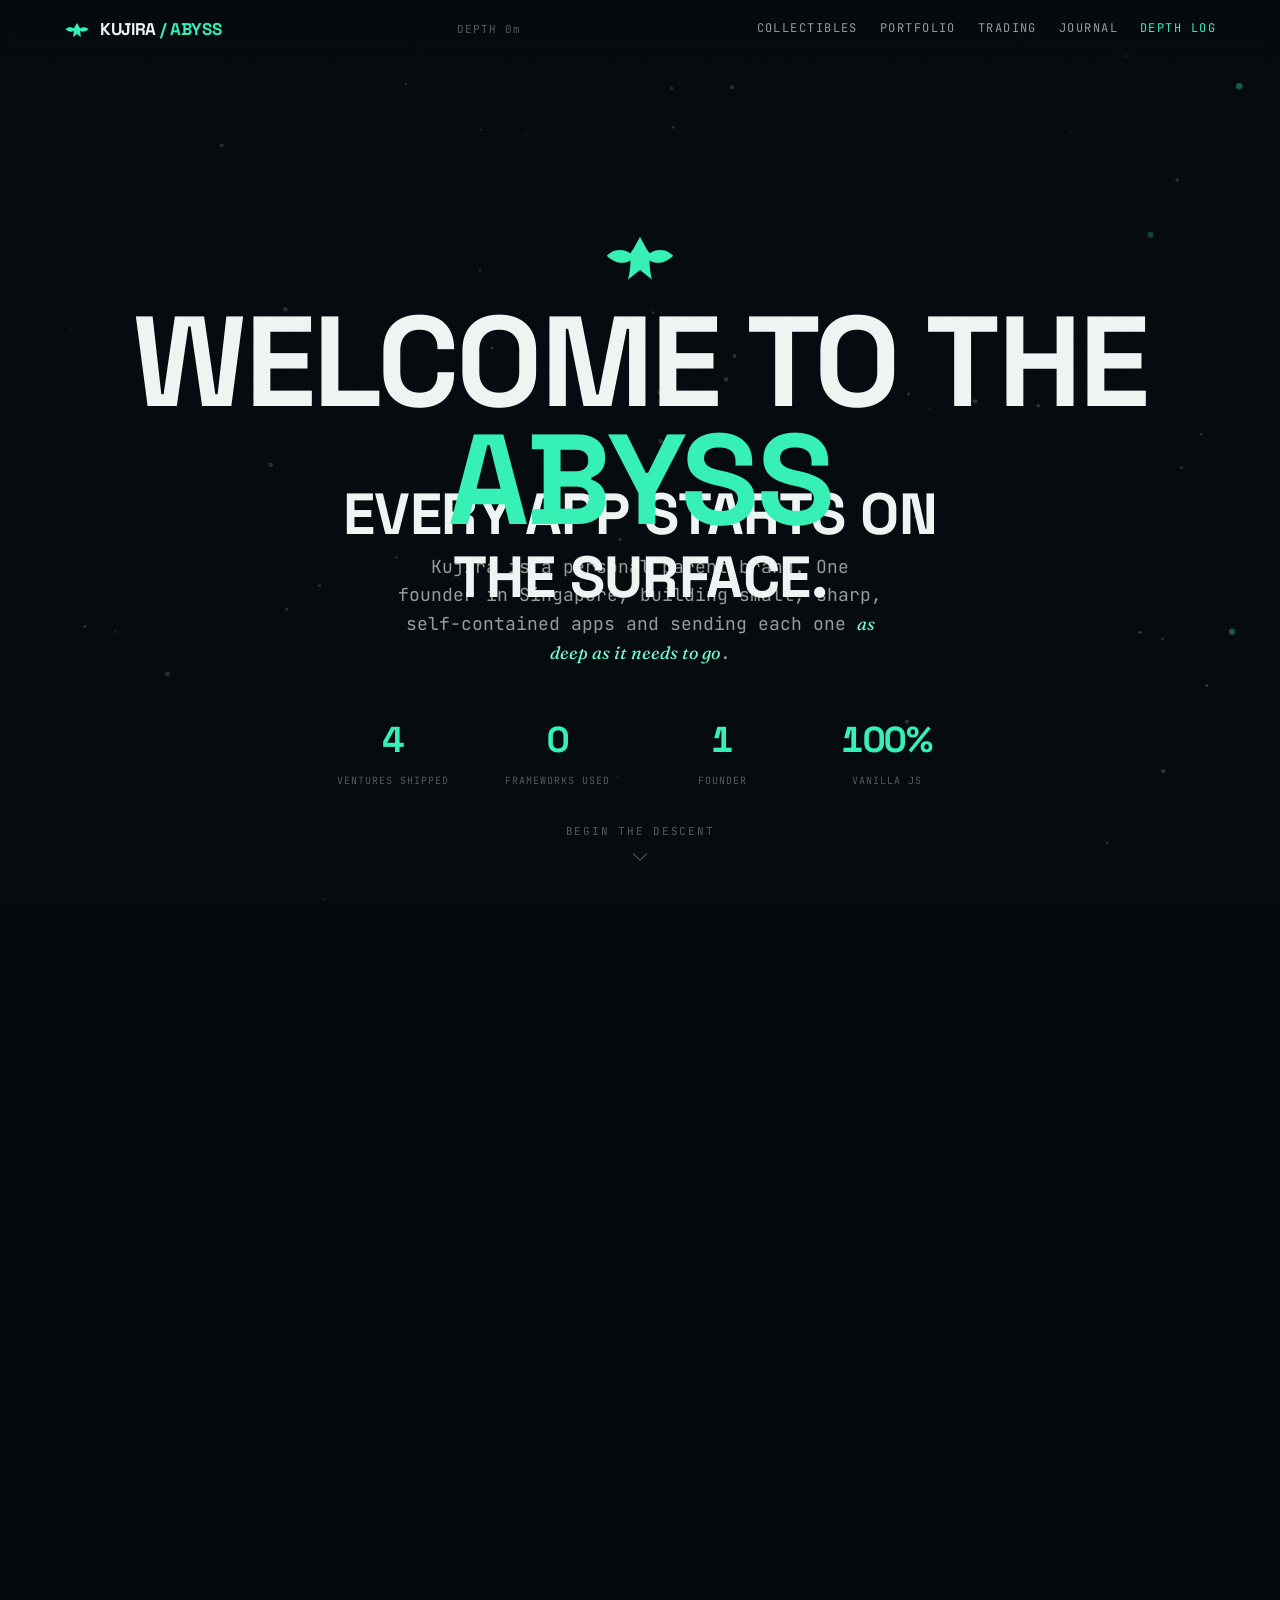
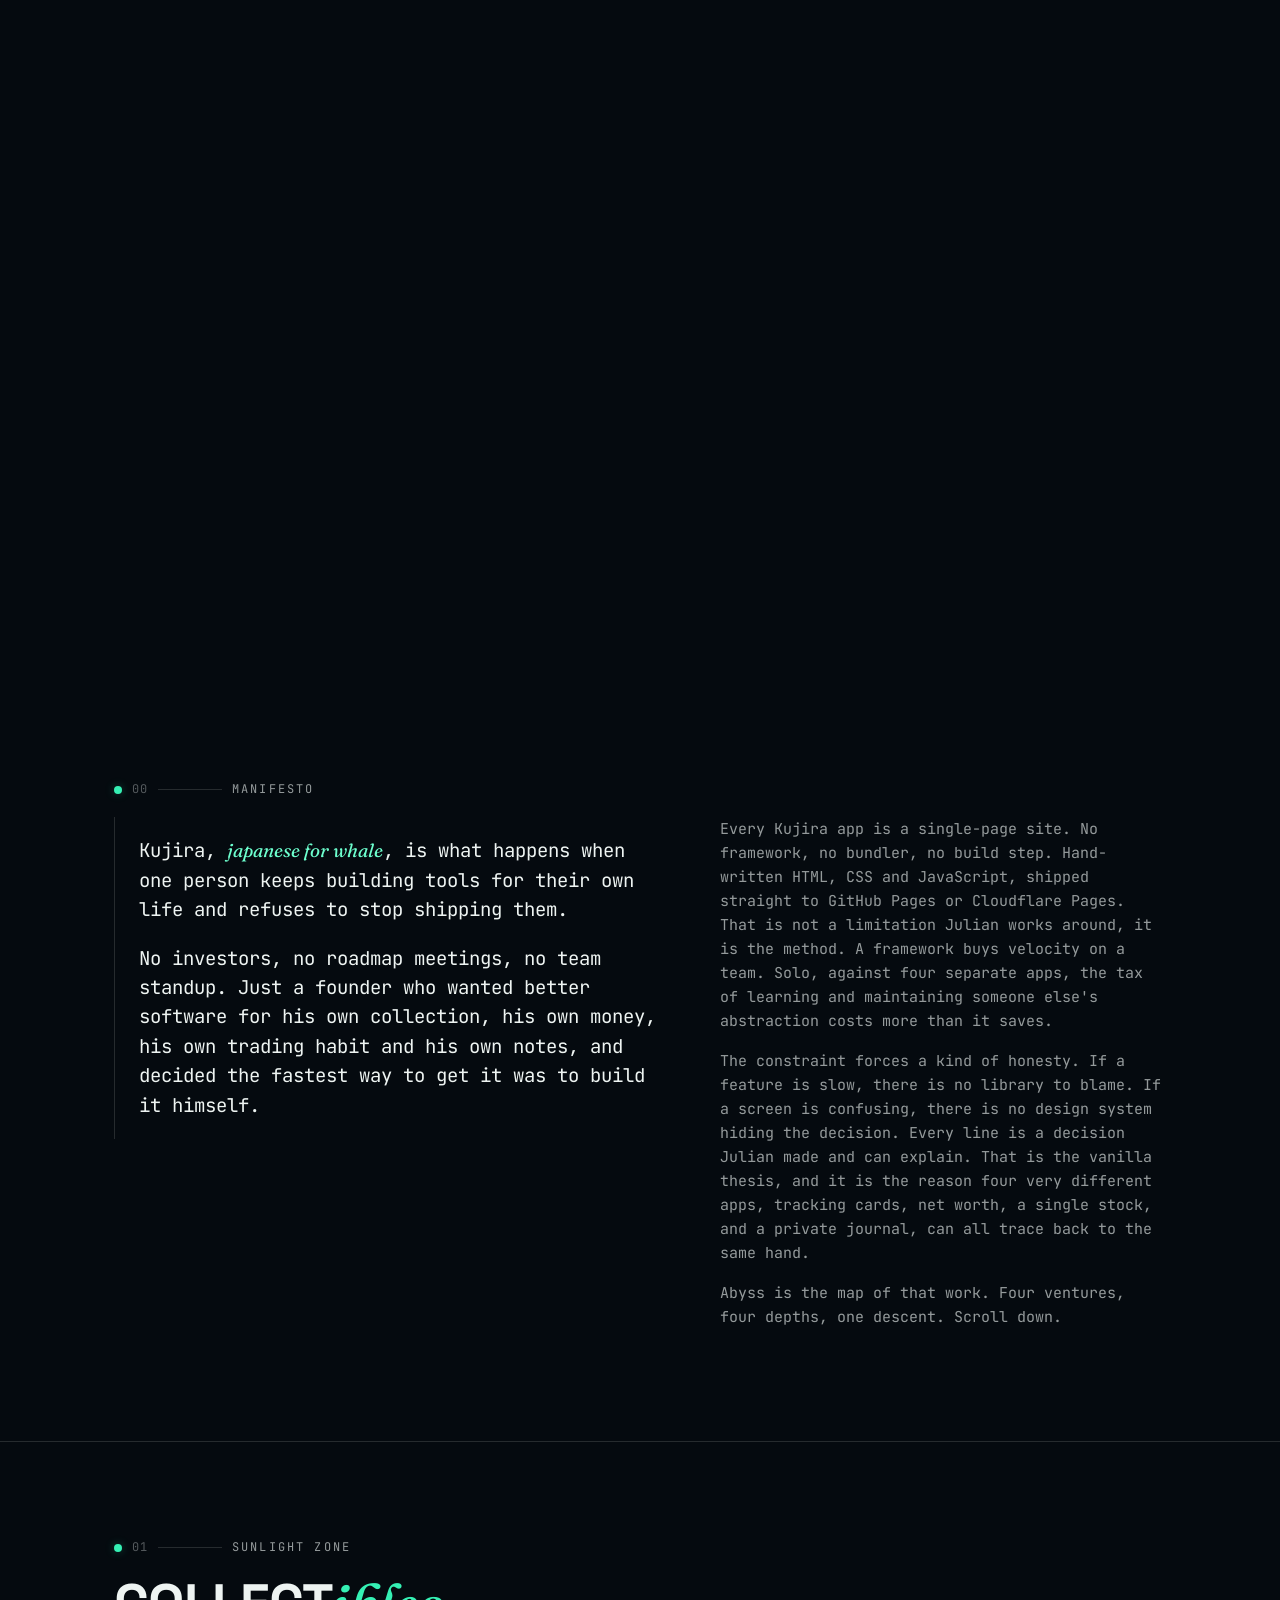
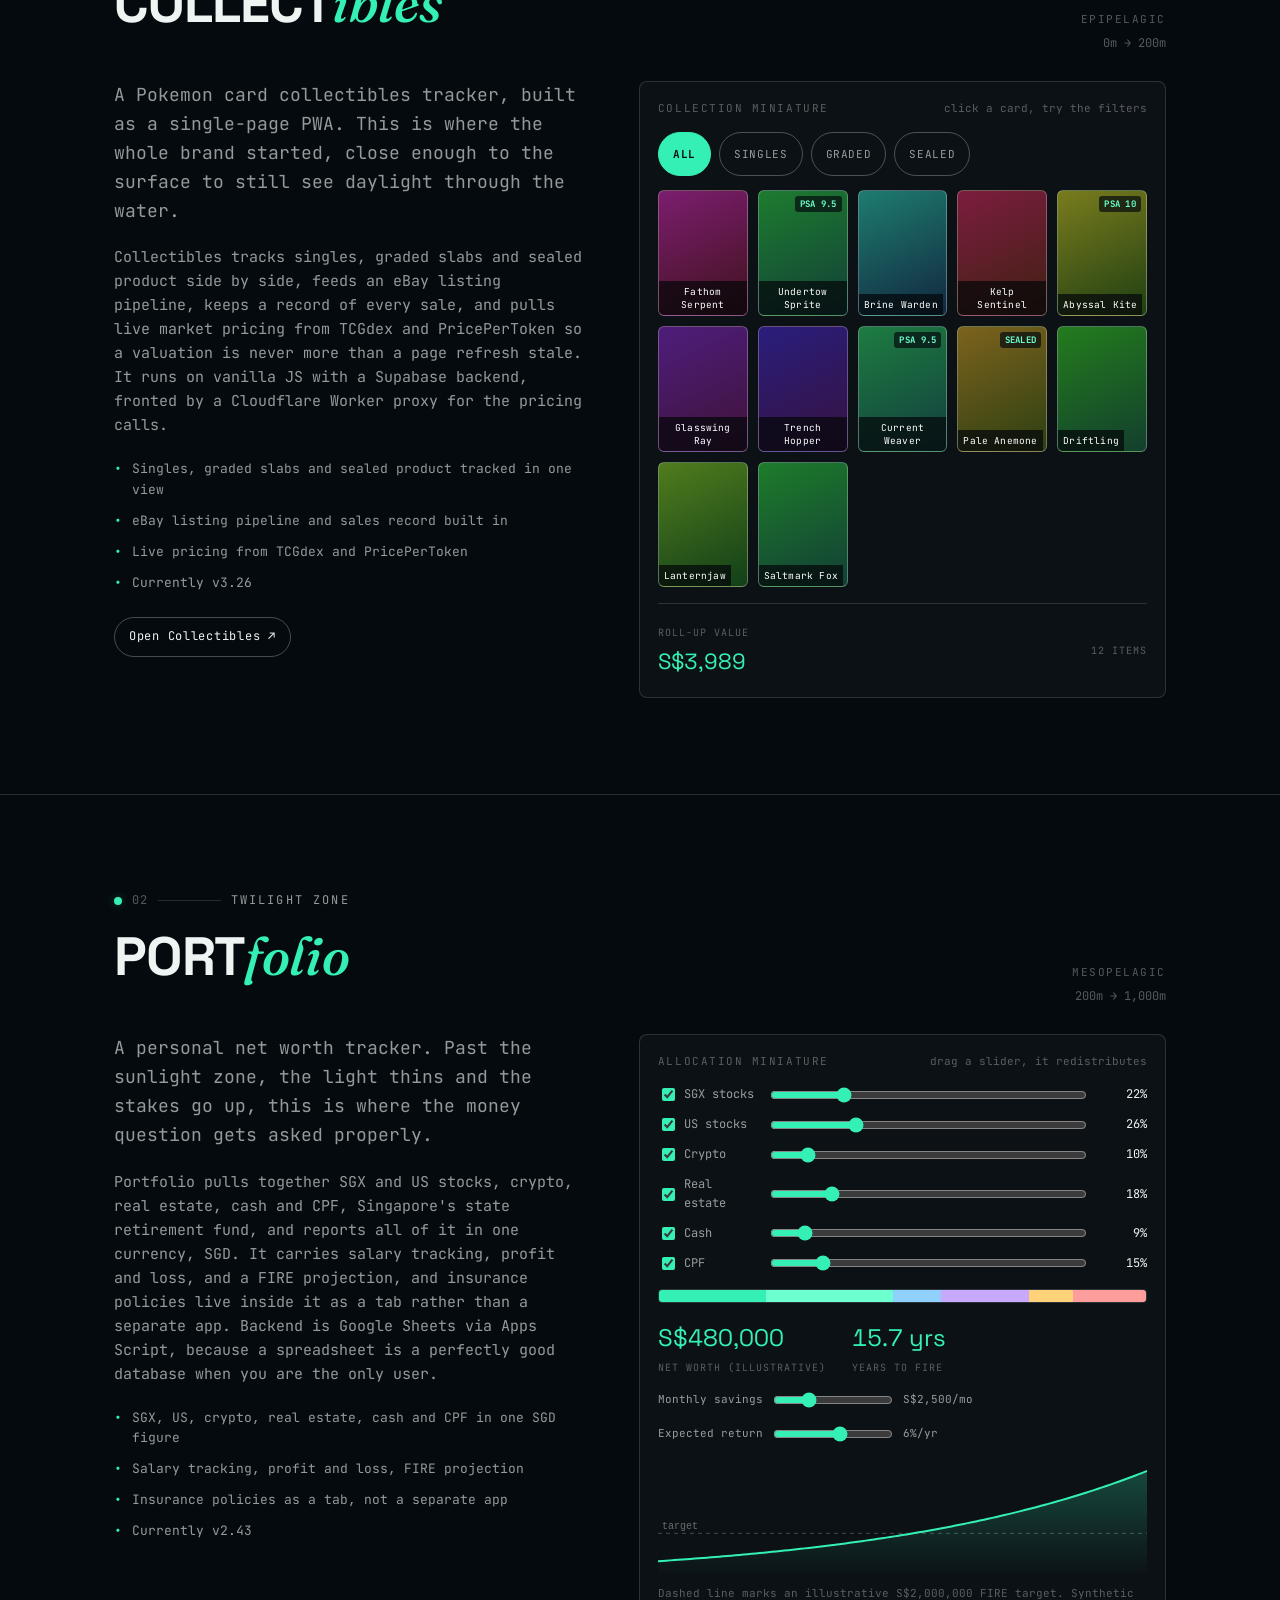
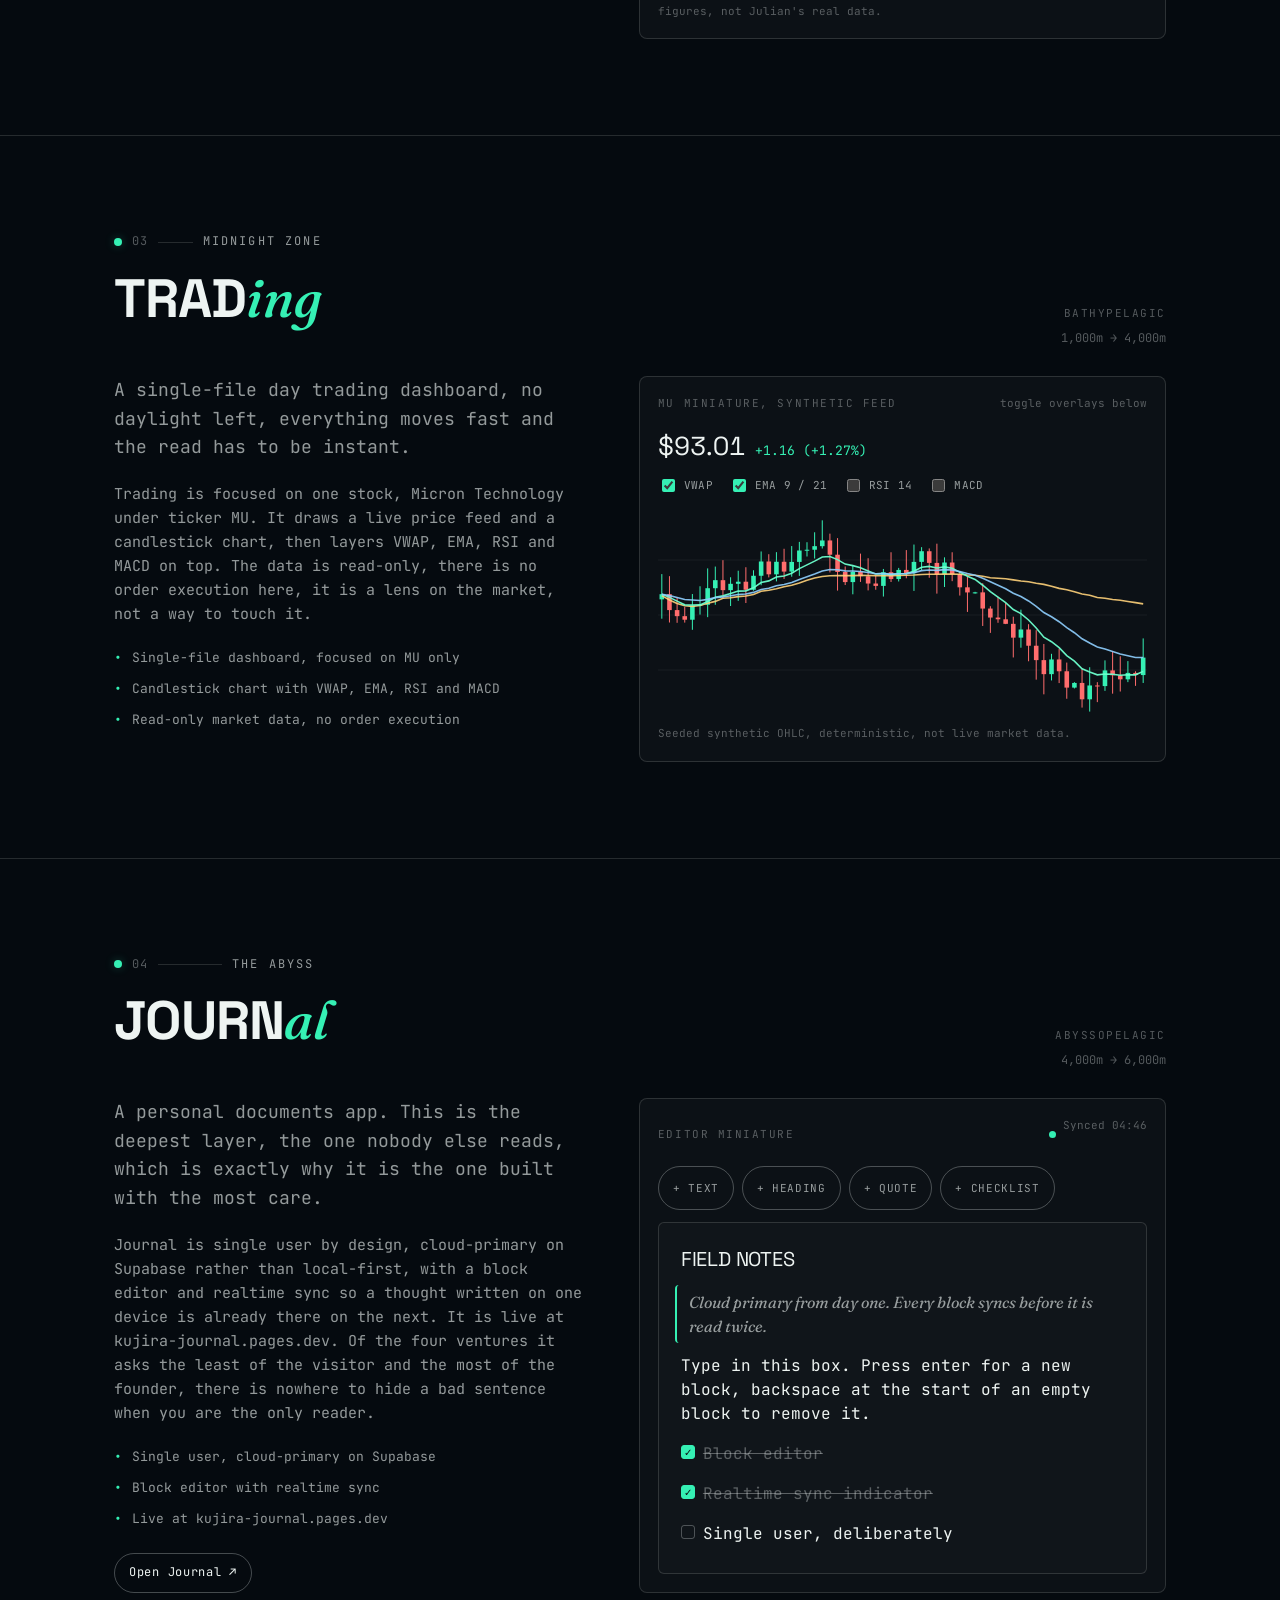
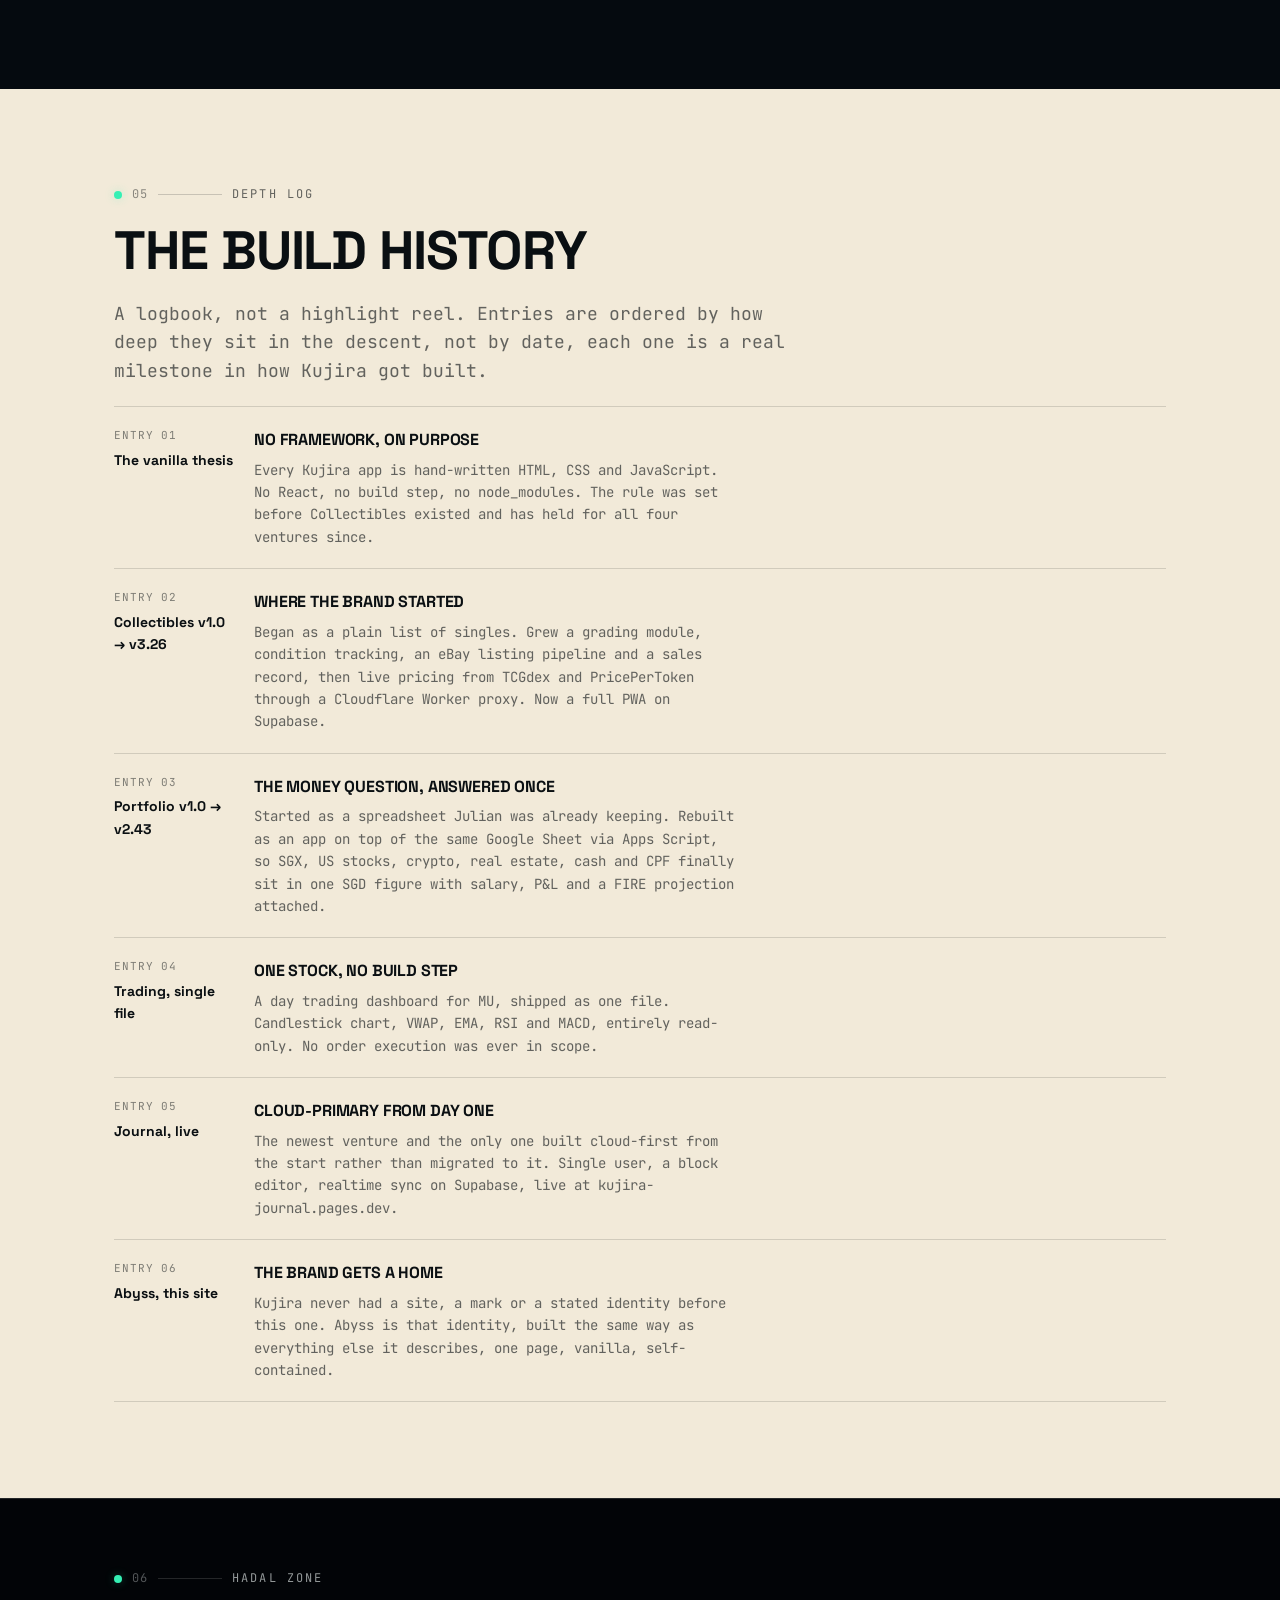
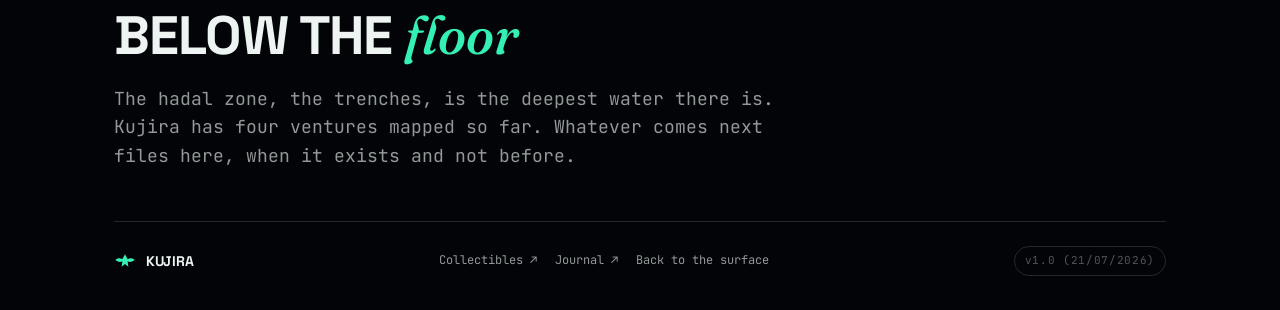
==== index.html @ 8df9ef39 "Abyss v1.0 initial brand site for Kujira Static single-page site, vanilla JS, no build step, opens f" ====
<!DOCTYPE html>
<html lang="en-SG">
<head>
<meta charset="UTF-8">
<meta name="viewport" content="width=device-width, initial-scale=1, viewport-fit=cover">
<title>ABYSS, the Kujira brand site</title>
<meta name="description" content="ABYSS is the brand site for Kujira, a solo-built family of small, sharp web apps. Descend through Collectibles, Portfolio, Trading and Journal.">
<link rel="icon" href="data:image/svg+xml,%3Csvg xmlns='http://www.w3.org/2000/svg' viewBox='0 0 64 40'%3E%3Cpath fill='%2335f0b4' d='M32 2 C28 10 24 16 24 16 C18 12 10 12 4 18 C10 24 18 26 24 22 C24 30 22 38 22 38 L32 30 L42 38 C42 38 40 30 40 22 C46 26 54 24 60 18 C54 12 46 12 40 16 C40 16 36 10 32 2 Z'/%3E%3C/svg%3E">
<link rel="preconnect" href="https://fonts.googleapis.com">
<link rel="preconnect" href="https://fonts.gstatic.com" crossorigin>
<link href="https://fonts.googleapis.com/css2?family=JetBrains+Mono:wght@400;500;700&family=Space+Grotesk:wght@700&family=Fraunces:ital,wght@1,400;1,500&display=swap" rel="stylesheet">
<link rel="stylesheet" href="./assets/style.css?v=20260721f">
</head>
<body>

<a class="skip-link" href="#main">Skip to content</a>

<!-- shared SVG sprite: whale fluke mark -->
<svg width="0" height="0" style="position:absolute" aria-hidden="true">
  <symbol id="whale-mark" viewBox="0 0 64 40">
    <path d="M32 2 C28 10 24 16 24 16 C18 12 10 12 4 18 C10 24 18 26 24 22 C24 30 22 38 22 38 L32 30 L42 38 C42 38 40 30 40 22 C46 26 54 24 60 18 C54 12 46 12 40 16 C40 16 36 10 32 2 Z" fill="currentColor"/>
  </symbol>
</svg>

<canvas id="particles" aria-hidden="true"></canvas>
<div class="grain" aria-hidden="true"></div>

<div id="boot" role="dialog" aria-label="Boot sequence">
  <svg class="boot-mark" viewBox="0 0 64 40" aria-hidden="true"><use href="#whale-mark"></use></svg>
  <div class="boot-line">Descent initiated</div>
  <div class="boot-depth" aria-live="polite">0m</div>
  <div class="boot-bar"><span></span></div>
  <button type="button" class="boot-skip">skip</button>
</div>

<header class="site-head">
  <a class="brand" href="#hero">
    <svg viewBox="0 0 64 40" style="color:var(--accent)" aria-hidden="true"><use href="#whale-mark"></use></svg>
    <span class="brand-name">KUJIRA <em>/ ABYSS</em></span>
  </a>
  <span class="depth-readout" id="depth-readout">DEPTH 0m</span>
  <nav class="site-nav" aria-label="Section navigation">
    <a href="#collectibles">Collectibles</a>
    <a href="#portfolio">Portfolio</a>
    <a href="#trading">Trading</a>
    <a href="#journal">Journal</a>
    <a href="#log">Depth log</a>
  </nav>
  <button class="nav-toggle" type="button" aria-label="Toggle navigation" aria-expanded="false">☰</button>
</header>

<main id="main">

  <!-- ================= HERO ================= -->
  <section id="hero-pin" data-zone="surface" aria-label="Introduction">
    <div class="sticky" id="hero">
      <p class="hero-line">Every app starts on the surface.</p>
      <p class="hero-line">Kujira builds <em>down</em>, not out.</p>
      <p class="hero-line">Four ventures. One founder. No framework.</p>

      <div class="hero-final">
        <svg class="hero-mark" viewBox="0 0 64 40" style="color:var(--accent)" aria-hidden="true"><use href="#whale-mark"></use></svg>
        <h1 class="hero-word">Welcome to the <em>Abyss</em></h1>
        <p class="hero-tag">Kujira is a personal parent brand. One founder in Singapore, building small, sharp, self-contained apps and sending each one <span class="serif">as deep as it needs to go</span>.</p>

        <div class="stat-row" aria-label="Kujira in numbers">
          <div class="stat"><div class="num" data-target="4" data-decimals="0">0</div><div class="cap">Ventures shipped</div></div>
          <div class="stat"><div class="num" data-target="0" data-decimals="0">0</div><div class="cap">Frameworks used</div></div>
          <div class="stat"><div class="num" data-target="1" data-decimals="0">0</div><div class="cap">Founder</div></div>
          <div class="stat"><div class="num" data-target="100" data-decimals="0" data-suffix="%">0</div><div class="cap">Vanilla JS</div></div>
        </div>

        <div class="scroll-cue"><span>begin the descent</span><span class="chev" aria-hidden="true"></span></div>
      </div>
    </div>
  </section>

  <!-- ================= MANIFESTO ================= -->
  <section id="manifesto" data-zone="surface">
    <div class="wrap">
      <div class="label"><span class="dot"></span><span class="num">00</span><span class="rule"></span><span class="cap">Manifesto</span></div>
      <div class="manifesto-grid">
        <div class="manifesto-thesis">
          <p>Kujira, <span class="serif">japanese for whale</span>, is what happens when one person keeps building tools for their own life and refuses to stop shipping them.</p>
          <p>No investors, no roadmap meetings, no team standup. Just a founder who wanted better software for his own collection, his own money, his own trading habit and his own notes, and decided the fastest way to get it was to build it himself.</p>
        </div>
        <div class="manifesto-body">
          <p class="body-copy">Every Kujira app is a single-page site. No framework, no bundler, no build step. Hand-written HTML, CSS and JavaScript, shipped straight to GitHub Pages or Cloudflare Pages. That is not a limitation Julian works around, it is the method. A framework buys velocity on a team. Solo, against four separate apps, the tax of learning and maintaining someone else's abstraction costs more than it saves.</p>
          <p class="body-copy">The constraint forces a kind of honesty. If a feature is slow, there is no library to blame. If a screen is confusing, there is no design system hiding the decision. Every line is a decision Julian made and can explain. That is the vanilla thesis, and it is the reason four very different apps, tracking cards, net worth, a single stock, and a private journal, can all trace back to the same hand.</p>
          <p class="body-copy">Abyss is the map of that work. Four ventures, four depths, one descent. Scroll down.</p>
        </div>
      </div>
    </div>
  </section>

  <!-- ================= COLLECTIBLES ================= -->
  <section class="venture" id="collectibles" data-zone="sunlight">
    <div class="wrap">
      <div class="venture-head">
        <div>
          <div class="label"><span class="dot"></span><span class="num">01</span><span class="rule"></span><span class="cap">Sunlight zone</span></div>
          <h2 class="section-title">Collect<em>ibles</em></h2>
        </div>
        <div class="venture-depth">
          <div class="zone-meta">Epipelagic</div>
          <div class="range">0m &rarr; 200m</div>
        </div>
      </div>

      <div class="venture-body">
        <div class="venture-copy">
          <p class="lede">A Pokemon card collectibles tracker, built as a single-page PWA. This is where the whole brand started, close enough to the surface to still see daylight through the water.</p>
          <p class="body-copy">Collectibles tracks singles, graded slabs and sealed product side by side, feeds an eBay listing pipeline, keeps a record of every sale, and pulls live market pricing from TCGdex and PricePerToken so a valuation is never more than a page refresh stale. It runs on vanilla JS with a Supabase backend, fronted by a Cloudflare Worker proxy for the pricing calls.</p>
          <ul class="facts">
            <li>Singles, graded slabs and sealed product tracked in one view</li>
            <li>eBay listing pipeline and sales record built in</li>
            <li>Live pricing from TCGdex and PricePerToken</li>
            <li>Currently v3.26</li>
          </ul>
          <div class="venture-links">
            <a class="pill-link" href="https://julianchow21.github.io/Kujira-Collectibles/" target="_blank" rel="noopener">Open Collectibles &#8599;</a>
          </div>
        </div>

        <div class="venture-widget">
          <div class="widget" id="coll-widget">
            <div class="widget-head">
              <span class="widget-title">Collection miniature</span>
              <span class="widget-hint">click a card, try the filters</span>
            </div>
            <div class="coll-toolbar" role="group" aria-label="Filter collection">
              <button type="button" class="chip" data-filter="all" aria-pressed="true">All</button>
              <button type="button" class="chip" data-filter="single" aria-pressed="false">Singles</button>
              <button type="button" class="chip" data-filter="graded" aria-pressed="false">Graded</button>
              <button type="button" class="chip" data-filter="sealed" aria-pressed="false">Sealed</button>
            </div>
            <div class="coll-grid" role="list" aria-label="Cards"></div>
            <div class="slab-panel"></div>
            <div class="coll-summary">
              <div><span class="cap">Roll-up value</span><br><span class="val coll-value">S$0</span></div>
              <div><span class="cap coll-count">0 items</span></div>
            </div>
          </div>
        </div>
      </div>
    </div>
  </section>

  <!-- ================= PORTFOLIO ================= -->
  <section class="venture" id="portfolio" data-zone="twilight">
    <div class="wrap">
      <div class="venture-head">
        <div>
          <div class="label"><span class="dot"></span><span class="num">02</span><span class="rule"></span><span class="cap">Twilight zone</span></div>
          <h2 class="section-title">Port<em>folio</em></h2>
        </div>
        <div class="venture-depth">
          <div class="zone-meta">Mesopelagic</div>
          <div class="range">200m &rarr; 1,000m</div>
        </div>
      </div>

      <div class="venture-body">
        <div class="venture-copy">
          <p class="lede">A personal net worth tracker. Past the sunlight zone, the light thins and the stakes go up, this is where the money question gets asked properly.</p>
          <p class="body-copy">Portfolio pulls together SGX and US stocks, crypto, real estate, cash and CPF, Singapore's state retirement fund, and reports all of it in one currency, SGD. It carries salary tracking, profit and loss, and a FIRE projection, and insurance policies live inside it as a tab rather than a separate app. Backend is Google Sheets via Apps Script, because a spreadsheet is a perfectly good database when you are the only user.</p>
          <ul class="facts">
            <li>SGX, US, crypto, real estate, cash and CPF in one SGD figure</li>
            <li>Salary tracking, profit and loss, FIRE projection</li>
            <li>Insurance policies as a tab, not a separate app</li>
            <li>Currently v2.43</li>
          </ul>
        </div>

        <div class="venture-widget">
          <div class="widget" id="pf-widget">
            <div class="widget-head">
              <span class="widget-title">Allocation miniature</span>
              <span class="widget-hint">drag a slider, it redistributes</span>
            </div>
            <div class="alloc-rows"></div>
            <div class="alloc-bar" aria-hidden="true"></div>
            <div class="pf-empty" style="display:none;"></div>
            <div class="pf-figures">
              <div class="fig"><div class="num pf-networth">S$0</div><div class="cap">Net worth (illustrative)</div></div>
              <div class="fig"><div class="num pf-years">n/a</div><div class="cap">Years to FIRE</div></div>
            </div>
            <div class="pf-controls">
              <label>Monthly savings<input type="range" id="pf-savings" min="500" max="8000" step="100" value="2500"><span id="pf-savings-out"></span></label>
              <label>Expected return<input type="range" id="pf-return" min="2" max="9" step="1" value="6"><span id="pf-return-out"></span></label>
            </div>
            <canvas class="pf-canvas" style="width:100%;height:120px;"></canvas>
            <div class="widget-hint">Dashed line marks an illustrative S$2,000,000 FIRE target. Synthetic figures, not Julian's real data.</div>
          </div>
        </div>
      </div>
    </div>
  </section>

  <!-- ================= TRADING ================= -->
  <section class="venture" id="trading" data-zone="midnight">
    <div class="wrap">
      <div class="venture-head">
        <div>
          <div class="label"><span class="dot"></span><span class="num">03</span><span class="rule"></span><span class="cap">Midnight zone</span></div>
          <h2 class="section-title">Trad<em>ing</em></h2>
        </div>
        <div class="venture-depth">
          <div class="zone-meta">Bathypelagic</div>
          <div class="range">1,000m &rarr; 4,000m</div>
        </div>
      </div>

      <div class="venture-body">
        <div class="venture-copy">
          <p class="lede">A single-file day trading dashboard, no daylight left, everything moves fast and the read has to be instant.</p>
          <p class="body-copy">Trading is focused on one stock, Micron Technology under ticker MU. It draws a live price feed and a candlestick chart, then layers VWAP, EMA, RSI and MACD on top. The data is read-only, there is no order execution here, it is a lens on the market, not a way to touch it.</p>
          <ul class="facts">
            <li>Single-file dashboard, focused on MU only</li>
            <li>Candlestick chart with VWAP, EMA, RSI and MACD</li>
            <li>Read-only market data, no order execution</li>
          </ul>
        </div>

        <div class="venture-widget">
          <div class="widget" id="tr-widget">
            <div class="widget-head">
              <span class="widget-title">MU miniature, synthetic feed</span>
              <span class="widget-hint">toggle overlays below</span>
            </div>
            <div class="tr-price"><span class="p">$0.00</span><span class="chg">+0.00 (+0.00%)</span></div>
            <div class="tr-toolbar" role="group" aria-label="Toggle indicators">
              <label><input type="checkbox" data-indicator="vwap" checked> VWAP</label>
              <label><input type="checkbox" data-indicator="ema" checked> EMA 9 / 21</label>
              <label><input type="checkbox" data-indicator="rsi"> RSI 14</label>
              <label><input type="checkbox" data-indicator="macd"> MACD</label>
            </div>
            <canvas class="tr-canvas"></canvas>
            <div class="tr-sub-row tr-rsi-row"><div class="tr-sub-label">RSI 14</div><canvas class="tr-sub tr-rsi"></canvas></div>
            <div class="tr-sub-row tr-macd-row"><div class="tr-sub-label">MACD (12, 26, 9)</div><canvas class="tr-sub tr-macd"></canvas></div>
            <div class="widget-hint">Seeded synthetic OHLC, deterministic, not live market data.</div>
          </div>
        </div>
      </div>
    </div>
  </section>

  <!-- ================= JOURNAL ================= -->
  <section class="venture" id="journal" data-zone="abyss">
    <div class="wrap">
      <div class="venture-head">
        <div>
          <div class="label"><span class="dot"></span><span class="num">04</span><span class="rule"></span><span class="cap">The abyss</span></div>
          <h2 class="section-title">Journ<em>al</em></h2>
        </div>
        <div class="venture-depth">
          <div class="zone-meta">Abyssopelagic</div>
          <div class="range">4,000m &rarr; 6,000m</div>
        </div>
      </div>

      <div class="venture-body">
        <div class="venture-copy">
          <p class="lede">A personal documents app. This is the deepest layer, the one nobody else reads, which is exactly why it is the one built with the most care.</p>
          <p class="body-copy">Journal is single user by design, cloud-primary on Supabase rather than local-first, with a block editor and realtime sync so a thought written on one device is already there on the next. It is live at kujira-journal.pages.dev. Of the four ventures it asks the least of the visitor and the most of the founder, there is nowhere to hide a bad sentence when you are the only reader.</p>
          <ul class="facts">
            <li>Single user, cloud-primary on Supabase</li>
            <li>Block editor with realtime sync</li>
            <li>Live at kujira-journal.pages.dev</li>
          </ul>
          <div class="venture-links">
            <a class="pill-link" href="https://kujira-journal.pages.dev" target="_blank" rel="noopener">Open Journal &#8599;</a>
          </div>
        </div>

        <div class="venture-widget">
          <div class="widget" id="jr-widget">
            <div class="widget-head">
              <span class="widget-title">Editor miniature</span>
              <span class="jr-sync"><span class="dot"></span><span class="label">Synced</span></span>
            </div>
            <div class="jr-toolbar" role="group" aria-label="Add block">
              <button type="button" class="chip" data-add="text">+ Text</button>
              <button type="button" class="chip" data-add="h1">+ Heading</button>
              <button type="button" class="chip" data-add="quote">+ Quote</button>
              <button type="button" class="chip" data-add="check">+ Checklist</button>
            </div>
            <div class="jr-doc"></div>
          </div>
        </div>
      </div>
    </div>
  </section>

  <!-- ================= DEPTH LOG (light beat) ================= -->
  <section id="log" data-zone="floor">
    <div class="wrap on-light">
      <div class="label on-light"><span class="dot"></span><span class="num">05</span><span class="rule"></span><span class="cap">Depth log</span></div>
      <h2 class="section-title">The build history</h2>
      <p class="lede">A logbook, not a highlight reel. Entries are ordered by how deep they sit in the descent, not by date, each one is a real milestone in how Kujira got built.</p>

      <div class="log-entries">
        <div class="log-entry">
          <div><div class="tag">Entry 01</div><div class="ver">The vanilla thesis</div></div>
          <div><h3>No framework, on purpose</h3><p>Every Kujira app is hand-written HTML, CSS and JavaScript. No React, no build step, no node_modules. The rule was set before Collectibles existed and has held for all four ventures since.</p></div>
        </div>
        <div class="log-entry">
          <div><div class="tag">Entry 02</div><div class="ver">Collectibles v1.0 &rarr; v3.26</div></div>
          <div><h3>Where the brand started</h3><p>Began as a plain list of singles. Grew a grading module, condition tracking, an eBay listing pipeline and a sales record, then live pricing from TCGdex and PricePerToken through a Cloudflare Worker proxy. Now a full PWA on Supabase.</p></div>
        </div>
        <div class="log-entry">
          <div><div class="tag">Entry 03</div><div class="ver">Portfolio v1.0 &rarr; v2.43</div></div>
          <div><h3>The money question, answered once</h3><p>Started as a spreadsheet Julian was already keeping. Rebuilt as an app on top of the same Google Sheet via Apps Script, so SGX, US stocks, crypto, real estate, cash and CPF finally sit in one SGD figure with salary, P&amp;L and a FIRE projection attached.</p></div>
        </div>
        <div class="log-entry">
          <div><div class="tag">Entry 04</div><div class="ver">Trading, single file</div></div>
          <div><h3>One stock, no build step</h3><p>A day trading dashboard for MU, shipped as one file. Candlestick chart, VWAP, EMA, RSI and MACD, entirely read-only. No order execution was ever in scope.</p></div>
        </div>
        <div class="log-entry">
          <div><div class="tag">Entry 05</div><div class="ver">Journal, live</div></div>
          <div><h3>Cloud-primary from day one</h3><p>The newest venture and the only one built cloud-first from the start rather than migrated to it. Single user, a block editor, realtime sync on Supabase, live at kujira-journal.pages.dev.</p></div>
        </div>
        <div class="log-entry">
          <div><div class="tag">Entry 06</div><div class="ver">Abyss, this site</div></div>
          <div><h3>The brand gets a home</h3><p>Kujira never had a site, a mark or a stated identity before this one. Abyss is that identity, built the same way as everything else it describes, one page, vanilla, self-contained.</p></div>
        </div>
      </div>
    </div>
  </section>

  <!-- ================= FLOOR / FOOTER ================= -->
  <section id="floor" data-zone="floor">
    <div class="wrap">
      <div class="label"><span class="dot"></span><span class="num">06</span><span class="rule"></span><span class="cap">Hadal zone</span></div>
      <h2 class="section-title">Below the <em>floor</em></h2>
      <p class="lede floor-copy">The hadal zone, the trenches, is the deepest water there is. Kujira has four ventures mapped so far. Whatever comes next files here, when it exists and not before.</p>
    </div>
    <div class="wrap">
      <footer class="site-foot">
        <a class="brand" href="#hero">
          <svg viewBox="0 0 64 40" style="color:var(--accent);width:22px;height:15px;" aria-hidden="true"><use href="#whale-mark"></use></svg>
          <span class="brand-name" style="font-size:14px;">KUJIRA</span>
        </a>
        <div class="foot-links">
          <a href="https://julianchow21.github.io/Kujira-Collectibles/" target="_blank" rel="noopener">Collectibles &#8599;</a>
          <a href="https://kujira-journal.pages.dev" target="_blank" rel="noopener">Journal &#8599;</a>
          <a href="#hero">Back to the surface</a>
        </div>
        <span class="version-badge">v1.0 (21/07/2026)</span>
      </footer>
    </div>
  </section>

</main>

<script src="./assets/data.js?v=20260721b"></script>
<script src="./assets/app.js?v=20260721c"></script>
<script src="./assets/collectibles.js?v=20260721b"></script>
<script src="./assets/portfolio.js?v=20260721b"></script>
<script src="./assets/trading.js?v=20260721b"></script>
<script src="./assets/journal.js?v=20260721b"></script>
</body>
</html>
---- assets/style.css ----
/* ABYSS, brand site for Kujira. Design tokens and layout. */

:root{
  --bg: #050a0f;
  --bg-1: #071019;
  --bg-2: #050c14;
  --bg-3: #04080d;
  --bg-4: #020407;
  --cream: #f2ead9;
  --cream-dim: #cfc6b3;
  --ink: #eef4f2;
  --ink-muted: rgba(238,244,242,0.62);
  --ink-faint: rgba(238,244,242,0.34);
  --accent: #35f0b4;
  --accent-strong: #6dffce;
  --accent-dim: rgba(53,240,180,0.28);
  --hairline: rgba(238,244,242,0.14);
  --hairline-strong: rgba(238,244,242,0.28);
  --dark-ink: #0a0f12;
  --dark-ink-muted: rgba(10,15,18,0.62);

  --font-mono: 'JetBrains Mono', ui-monospace, 'SF Mono', 'Cascadia Code', Consolas, 'Liberation Mono', monospace;
  --font-display: 'Space Grotesk', 'Arial Black', Impact, Helvetica, Arial, sans-serif;
  --font-serif: 'Fraunces', Georgia, 'Times New Roman', serif;

  --pad: clamp(20px, 5vw, 64px);
  --maxw: 1180px;

  color-scheme: dark;
}

*,*::before,*::after{ box-sizing:border-box; }
html{ scroll-behavior:smooth; }
@media (prefers-reduced-motion: reduce){
  html{ scroll-behavior:auto; }
}

html,body{ margin:0; padding:0; }

body{
  background:var(--bg);
  color:var(--ink);
  font-family:var(--font-mono);
  font-size:16px;
  line-height:1.6;
  -webkit-font-smoothing:antialiased;
  transition:background-color 900ms ease;
  overflow-x:hidden;
  min-height:100vh;
}

body[data-zone="twilight"]{ background:var(--bg-1); }
body[data-zone="midnight"]{ background:var(--bg-2); }
body[data-zone="abyss"]{ background:var(--bg-3); }
body[data-zone="floor"]{ background:var(--bg-4); }

img,svg{ display:block; max-width:100%; }
a{ color:inherit; }
button{ font-family:inherit; }

::selection{ background:var(--accent); color:var(--dark-ink); }

.wrap{ max-width:var(--maxw); margin:0 auto; padding-left:var(--pad); padding-right:var(--pad); }

.visually-hidden{
  position:absolute; width:1px; height:1px; overflow:hidden;
  clip:rect(0 0 0 0); white-space:nowrap; border:0; padding:0; margin:-1px;
}

.skip-link{
  position:fixed; top:-60px; left:12px; z-index:9999;
  background:var(--accent); color:var(--dark-ink); padding:10px 16px;
  font-family:var(--font-mono); font-weight:700; font-size:13px; text-decoration:none;
  transition:top .2s ease; border-radius:3px;
}
.skip-link:focus{ top:12px; }

/* ---------- grain overlay ---------- */
.grain{
  position:fixed; inset:0; z-index:60; pointer-events:none;
  opacity:.05; mix-blend-mode:overlay;
  background-image:url("data:image/svg+xml,%3Csvg xmlns='http://www.w3.org/2000/svg' width='140' height='140'%3E%3Cfilter id='n'%3E%3CfeTurbulence type='fractalNoise' baseFrequency='0.85' numOctaves='3' stitchTiles='stitch'/%3E%3C/filter%3E%3Crect width='100%25' height='100%25' filter='url(%23n)'/%3E%3C/svg%3E");
  background-size:140px 140px;
}

/* ---------- particle field ---------- */
#particles{
  position:fixed; inset:0; z-index:0; pointer-events:none;
}

/* ---------- boot sequence ---------- */
#boot{
  position:fixed; inset:0; z-index:200; background:var(--bg-4);
  color:var(--accent); font-family:var(--font-mono);
  display:flex; flex-direction:column; align-items:center; justify-content:center;
  gap:18px; transition:opacity .6s ease, visibility .6s ease;
}
#boot.hidden{ opacity:0; visibility:hidden; pointer-events:none; }
#boot .boot-mark{ width:54px; height:34px; opacity:.9; }
#boot .boot-line{ font-size:13px; letter-spacing:.18em; text-transform:uppercase; color:var(--ink-muted); }
#boot .boot-depth{ font-size:34px; font-weight:700; letter-spacing:.04em; color:var(--accent); font-variant-numeric:tabular-nums; }
#boot .boot-bar{ width:min(260px,70vw); height:2px; background:var(--hairline); position:relative; overflow:hidden; }
#boot .boot-bar span{ position:absolute; inset:0; width:0%; background:var(--accent); transition:width .1s linear; }
#boot .boot-skip{ margin-top:8px; font-size:11px; color:var(--ink-faint); letter-spacing:.08em; background:none; border:none; cursor:pointer; text-decoration:underline; }

/* ---------- header ---------- */
header.site-head{
  position:fixed; top:0; left:0; right:0; z-index:100;
  background:linear-gradient(to bottom, rgba(5,10,15,.92), rgba(5,10,15,0));
  backdrop-filter:blur(6px);
  padding:16px var(--pad);
  display:flex; align-items:center; justify-content:space-between; gap:16px;
}
.brand{ display:flex; align-items:center; gap:10px; text-decoration:none; }
.brand svg{ width:26px; height:18px; }
.brand .brand-name{
  font-family:var(--font-display); font-weight:700; letter-spacing:-.02em;
  text-transform:uppercase; font-size:17px; color:var(--ink);
}
.brand .brand-name em{ font-style:normal; color:var(--accent); }

nav.site-nav{ display:flex; align-items:center; gap:22px; }
nav.site-nav a{
  font-size:12px; letter-spacing:.12em; text-transform:uppercase; text-decoration:none;
  color:var(--ink-muted); position:relative; padding-bottom:3px;
}
nav.site-nav a:hover, nav.site-nav a:focus-visible{ color:var(--accent); }
nav.site-nav a.active{ color:var(--accent); }

.depth-readout{
  font-size:11px; letter-spacing:.1em; color:var(--ink-faint);
  font-variant-numeric:tabular-nums; white-space:nowrap;
}
.nav-toggle{
  display:none; background:none; border:1px solid var(--hairline-strong); color:var(--ink);
  width:38px; height:34px; border-radius:3px; cursor:pointer;
}

/* ---------- labels (dot + number + hairline + caption) ---------- */
.label{ display:flex; align-items:center; gap:10px; margin-bottom:18px; }
.label .dot{ width:8px; height:8px; border-radius:50%; background:var(--accent); flex:none; box-shadow:0 0 10px var(--accent-dim); }
.label .num{ font-size:12px; color:var(--ink-faint); letter-spacing:.08em; flex:none; }
.label .rule{ height:1px; background:var(--hairline); flex:1 1 32px; max-width:64px; }
.label .cap{ font-size:12px; letter-spacing:.18em; text-transform:uppercase; color:var(--ink-muted); }
.label.on-light .cap{ color:var(--dark-ink-muted); }
.label.on-light .rule{ background:rgba(10,15,18,.18); }
.label.on-light .num{ color:rgba(10,15,18,.45); }

/* ---------- sections generic ---------- */
section{ position:relative; z-index:1; padding:96px 0; }
.zone-meta{
  font-size:11px; letter-spacing:.14em; text-transform:uppercase; color:var(--ink-faint);
  margin-bottom:6px;
}
h2.section-title{
  font-family:var(--font-display); text-transform:uppercase; font-weight:700;
  letter-spacing:-.02em; font-size:clamp(30px,5vw,54px); line-height:1.02; margin:0 0 22px;
}
h2.section-title em{ font-family:var(--font-serif); font-style:italic; font-weight:500; color:var(--accent); text-transform:none; letter-spacing:0; }
p.lede{ font-size:clamp(15px,2vw,18px); color:var(--ink-muted); max-width:62ch; margin:0 0 20px; }
p.body-copy{ color:var(--ink-muted); max-width:64ch; margin:0 0 16px; font-size:15px; }
.on-light p.body-copy, .on-light p.lede{ color:var(--dark-ink-muted); }
.on-light h2.section-title{ color:var(--dark-ink); }

/* ---------- hero ---------- */
#hero-pin{ height:260vh; position:relative; z-index:2; }
#hero-pin .sticky{
  position:sticky; top:0; height:100vh; display:flex; flex-direction:column;
  align-items:center; justify-content:center; text-align:center; overflow:hidden;
  padding:0 var(--pad);
}
.hero-line{
  position:absolute; font-family:var(--font-display); text-transform:uppercase;
  font-weight:700; letter-spacing:-.01em; font-size:clamp(24px,5.4vw,58px);
  color:var(--ink); opacity:0; transform:translateY(24px) scale(.96);
  max-width:16ch; line-height:1.08;
}
.hero-line em{ font-family:var(--font-serif); font-style:italic; font-weight:500; color:var(--accent); text-transform:none; letter-spacing:0; }
.hero-final{ position:relative; opacity:0; transform:translateY(16px); transition:opacity .5s ease, transform .5s ease; }
.hero-final.show{ opacity:1; transform:translateY(0); }
.hero-mark{ width:76px; height:50px; margin:0 auto 20px; }
.hero-word{
  font-family:var(--font-display); text-transform:uppercase; font-weight:700;
  letter-spacing:-.02em; font-size:clamp(46px,11vw,128px); line-height:.92; margin:0;
}
.hero-word em{ font-style:normal; color:var(--accent); }
.hero-tag{
  font-size:clamp(14px,2vw,18px); color:var(--ink-muted); margin:14px auto 0; max-width:44ch;
}
.hero-tag .serif{ font-family:var(--font-serif); font-style:italic; color:var(--accent-strong); }
.scroll-cue{
  margin-top:34px; font-size:11px; letter-spacing:.16em; text-transform:uppercase; color:var(--ink-faint);
  display:flex; flex-direction:column; align-items:center; gap:8px;
}
.scroll-cue .chev{ width:10px; height:10px; border-right:1px solid var(--ink-faint); border-bottom:1px solid var(--ink-faint); transform:rotate(45deg); animation:bob 1.8s ease-in-out infinite; }
@keyframes bob{ 0%,100%{ transform:translateY(0) rotate(45deg);} 50%{ transform:translateY(6px) rotate(45deg);} }
@media (prefers-reduced-motion: reduce){ .scroll-cue .chev{ animation:none; } }

.stat-row{
  display:grid; grid-template-columns:repeat(4,minmax(0,1fr)); gap:18px;
  margin-top:44px; max-width:640px; margin-left:auto; margin-right:auto;
}
.stat{ text-align:center; }
.stat .num{
  font-family:var(--font-display); font-weight:700; font-size:clamp(22px,4vw,36px);
  color:var(--accent); font-variant-numeric:tabular-nums; letter-spacing:-.01em;
}
.stat .cap{ font-size:10px; letter-spacing:.1em; text-transform:uppercase; color:var(--ink-faint); margin-top:4px; }

/* ---------- manifesto ---------- */
#manifesto{ padding-top:40px; }
.manifesto-grid{ display:grid; grid-template-columns:1.1fr .9fr; gap:60px; align-items:start; }
.manifesto-thesis{ border-left:1px solid var(--hairline); padding-left:24px; }
.manifesto-thesis p{ color:var(--ink); font-size:clamp(16px,2vw,19px); line-height:1.55; }
.manifesto-thesis .serif{ font-family:var(--font-serif); font-style:italic; color:var(--accent-strong); }

/* ---------- venture sections ---------- */
.venture{ border-top:1px solid var(--hairline); }
.venture-head{ display:flex; align-items:flex-end; justify-content:space-between; gap:20px; flex-wrap:wrap; margin-bottom:8px; }
.venture-depth{ text-align:right; }
.venture-depth .range{ font-size:12px; color:var(--ink-faint); font-variant-numeric:tabular-nums; }
.venture-body{ display:grid; grid-template-columns:.95fr 1.05fr; gap:48px; align-items:start; margin-top:28px; }
.venture-copy .facts{ list-style:none; margin:22px 0 0; padding:0; display:flex; flex-direction:column; gap:10px; }
.venture-copy .facts li{ font-size:13px; color:var(--ink-muted); display:flex; gap:10px; }
.venture-copy .facts li::before{ content:'\2022'; color:var(--accent); flex:none; }
.venture-links{ margin-top:24px; display:flex; gap:14px; flex-wrap:wrap; }
.pill-link{
  display:inline-flex; align-items:center; gap:8px; font-size:12px; letter-spacing:.06em;
  text-decoration:none; color:var(--ink); border:1px solid var(--hairline-strong);
  padding:9px 14px; border-radius:999px; transition:border-color .2s ease, color .2s ease;
}
.pill-link:hover, .pill-link:focus-visible{ border-color:var(--accent); color:var(--accent); }
.pill-link.disabled{ opacity:.45; pointer-events:none; }

.widget{
  background:rgba(238,244,242,0.03); border:1px solid var(--hairline); border-radius:8px;
  padding:18px; min-height:320px;
}
.widget-head{ display:flex; align-items:center; justify-content:space-between; margin-bottom:14px; gap:10px; flex-wrap:wrap; }
.widget-title{ font-size:11px; letter-spacing:.14em; text-transform:uppercase; color:var(--ink-faint); }
.widget-hint{ font-size:11px; color:var(--ink-faint); }

/* ---------- collectibles widget ---------- */
.coll-toolbar{ display:flex; gap:8px; flex-wrap:wrap; margin-bottom:14px; }
.chip{
  font-size:11px; letter-spacing:.06em; text-transform:uppercase; color:var(--ink-muted);
  background:transparent; border:1px solid var(--hairline-strong); border-radius:999px;
  padding:10px 14px; min-height:44px; cursor:pointer; transition:.15s ease;
}
.chip[aria-pressed="true"]{ background:var(--accent); border-color:var(--accent); color:var(--dark-ink); font-weight:700; }
.coll-grid{ display:grid; grid-template-columns:repeat(auto-fill,minmax(84px,1fr)); gap:10px; }
.card-tile{
  aspect-ratio:5/7; border-radius:6px; border:1px solid var(--hairline-strong); cursor:pointer;
  position:relative; overflow:hidden; padding:0; background-size:cover; background-position:center;
  display:flex; flex-direction:column; justify-content:flex-end; transition:transform .15s ease, border-color .15s ease;
}
.card-tile:hover, .card-tile:focus-visible{ transform:translateY(-4px); border-color:var(--accent); outline:none; }
.card-tile .badge{
  position:absolute; top:5px; right:5px; font-size:9px; font-weight:700; padding:2px 5px;
  border-radius:3px; background:rgba(5,10,15,.7); color:var(--accent-strong); letter-spacing:.03em;
}
.card-tile .cname{ font-size:9.5px; color:#fff; background:rgba(3,6,9,.72); padding:4px 5px; letter-spacing:.02em; }
.card-tile.selected{ border-color:var(--accent); box-shadow:0 0 0 2px var(--accent-dim); }
.coll-empty{ grid-column:1/-1; text-align:center; padding:36px 10px; color:var(--ink-faint); font-size:13px; }
.coll-summary{ display:flex; justify-content:space-between; align-items:center; margin-top:16px; padding-top:14px; border-top:1px solid var(--hairline); flex-wrap:wrap; gap:8px; }
.coll-summary .val{ font-family:var(--font-display); font-size:22px; color:var(--accent); font-variant-numeric:tabular-nums; }
.coll-summary .cap{ font-size:10px; letter-spacing:.1em; text-transform:uppercase; color:var(--ink-faint); }
.slab-panel{
  margin-top:14px; border-top:1px dashed var(--hairline); padding-top:14px; display:none; gap:14px;
}
.slab-panel.show{ display:flex; }
.slab-art{ width:74px; height:104px; border-radius:5px; flex:none; background-size:cover; background-position:center; border:1px solid var(--hairline-strong); }
.slab-info .sname{ font-weight:700; font-size:14px; }
.slab-info .srow{ font-size:12px; color:var(--ink-muted); margin-top:4px; }
.grade-badge{ display:inline-block; font-size:11px; font-weight:700; padding:2px 7px; border-radius:3px; margin-right:6px; }
.grade-badge.grade-10{ background:var(--accent); color:var(--dark-ink); }
.grade-badge.grade-9{ background:rgba(53,240,180,.35); color:var(--accent-strong); }
.grade-badge.grade-raw{ background:rgba(238,244,242,.14); color:var(--ink-muted); }

/* ---------- portfolio widget ---------- */
.alloc-row{ display:grid; grid-template-columns:100px 1fr 52px; align-items:center; gap:10px; margin-bottom:10px; }
.alloc-row label{ font-size:12px; color:var(--ink-muted); display:flex; align-items:center; gap:6px; }
.alloc-row input[type="range"]{ width:100%; accent-color:var(--accent); }
.alloc-row .pct{ text-align:right; font-size:12px; font-variant-numeric:tabular-nums; color:var(--ink); }
.alloc-row input[type="checkbox"]{ accent-color:var(--accent); }
.alloc-row.disabled label{ opacity:.4; text-decoration:line-through; }
.alloc-bar{ display:flex; height:14px; border-radius:4px; overflow:hidden; margin:16px 0; border:1px solid var(--hairline); }
.alloc-bar span{ height:100%; }
.pf-figures{ display:flex; gap:26px; flex-wrap:wrap; margin:14px 0; }
.pf-figures .fig .num{ font-family:var(--font-display); font-size:24px; color:var(--accent); font-variant-numeric:tabular-nums; }
.pf-figures .fig .cap{ font-size:10px; letter-spacing:.1em; text-transform:uppercase; color:var(--ink-faint); margin-top:2px; }
.pf-controls{ display:flex; gap:14px; align-items:center; margin:14px 0; flex-wrap:wrap; }
.pf-controls label{ font-size:11px; color:var(--ink-muted); display:flex; align-items:center; gap:8px; }
.pf-controls input[type="range"]{ accent-color:var(--accent); width:120px; }
.pf-empty{ font-size:12px; color:var(--ink-faint); border:1px dashed var(--hairline-strong); padding:14px; border-radius:6px; margin-top:10px; }

/* ---------- trading widget ---------- */
.tr-toolbar{ display:flex; gap:16px; flex-wrap:wrap; margin-bottom:10px; }
.tr-toolbar label{ font-size:11px; color:var(--ink-muted); display:flex; align-items:center; gap:6px; letter-spacing:.02em; }
.tr-toolbar input[type="checkbox"]{ accent-color:var(--accent); }
.tr-price{ display:flex; align-items:baseline; gap:10px; margin-bottom:8px; }
.tr-price .p{ font-family:var(--font-display); font-size:26px; color:var(--ink); font-variant-numeric:tabular-nums; }
.tr-price .chg{ font-size:13px; font-variant-numeric:tabular-nums; }
.tr-price .chg.up{ color:var(--accent); } .tr-price .chg.down{ color:#ff6d6d; }
canvas.tr-canvas{ width:100%; height:220px; display:block; border-radius:4px; }
canvas.tr-sub{ width:100%; height:60px; display:block; margin-top:6px; border-radius:4px; }
.tr-sub-row{ display:none; }
.tr-sub-row.show{ display:block; }
.tr-sub-label{ font-size:10px; color:var(--ink-faint); letter-spacing:.08em; margin:6px 0 2px; }

/* ---------- journal widget ---------- */
.jr-toolbar{ display:flex; gap:8px; flex-wrap:wrap; margin-bottom:12px; }
.jr-sync{ display:flex; align-items:center; gap:7px; font-size:11px; color:var(--ink-faint); margin-left:auto; }
.jr-sync .dot{ width:7px; height:7px; border-radius:50%; background:var(--ink-faint); transition:background .2s ease; }
.jr-sync.saving .dot{ background:#ffcf5c; }
.jr-sync.synced .dot{ background:var(--accent); }
.jr-doc{ border:1px solid var(--hairline); border-radius:6px; padding:16px; min-height:220px; background:rgba(238,244,242,.02); }
.jr-block{ outline:none; margin-bottom:6px; padding:5px 6px; border-radius:4px; line-height:1.5; }
.jr-block:focus{ background:rgba(53,240,180,.06); }
.jr-block[data-type="h1"]{ font-family:var(--font-display); font-size:20px; text-transform:uppercase; letter-spacing:-.01em; }
.jr-block[data-type="quote"]{ border-left:2px solid var(--accent); padding-left:12px; font-family:var(--font-serif); font-style:italic; color:var(--ink-muted); }
.jr-block[data-type="check"]{ display:flex; gap:8px; align-items:flex-start; }
.jr-block[data-type="check"] .box{ width:14px; height:14px; border:1px solid var(--hairline-strong); border-radius:3px; margin-top:3px; flex:none; cursor:pointer; }
.jr-block[data-type="check"] .box.done{ background:var(--accent); border-color:var(--accent); }
.jr-block[data-type="check"] .box.done::after{ content:'✓'; color:var(--dark-ink); font-size:10px; display:block; text-align:center; line-height:13px; }
.jr-block[data-type="check"].done .text{ text-decoration:line-through; color:var(--ink-faint); }
.jr-block .text{ outline:none; }
.jr-empty{ color:var(--ink-faint); font-size:13px; }
.jr-placeholder{ color:var(--ink-faint); }

/* ---------- depth log (light beat) ---------- */
#log{ background:var(--cream); color:var(--dark-ink); }
#log .zone-meta{ color:rgba(10,15,18,.45); }
.log-entries{ margin-top:8px; }
.log-entry{
  display:grid; grid-template-columns:120px 1fr; gap:20px; padding:20px 0;
  border-top:1px solid rgba(10,15,18,.14);
}
.log-entry:last-child{ border-bottom:1px solid rgba(10,15,18,.14); }
.log-entry .tag{ font-size:11px; letter-spacing:.08em; color:rgba(10,15,18,.5); text-transform:uppercase; }
.log-entry .ver{ font-family:var(--font-display); font-weight:700; color:var(--dark-ink); font-size:14px; margin-top:4px; }
.log-entry h3{ margin:0 0 6px; font-size:16px; font-family:var(--font-display); text-transform:uppercase; letter-spacing:-.01em; }
.log-entry p{ margin:0; color:rgba(10,15,18,.62); font-size:14px; max-width:60ch; }

/* ---------- floor / footer ---------- */
#floor{ background:var(--bg-4); border-top:1px solid var(--hairline); padding-top:70px; padding-bottom:0; }
.floor-copy{ max-width:56ch; }
footer.site-foot{
  border-top:1px solid var(--hairline); margin-top:50px; padding:24px 0 34px;
  display:flex; align-items:center; justify-content:space-between; gap:16px; flex-wrap:wrap;
}
.foot-links{ display:flex; gap:18px; flex-wrap:wrap; }
.foot-links a{ font-size:12px; color:var(--ink-muted); text-decoration:none; }
.foot-links a:hover{ color:var(--accent); }
.version-badge{
  font-size:11px; letter-spacing:.06em; color:var(--ink-faint); border:1px solid var(--hairline);
  padding:5px 10px; border-radius:999px; font-variant-numeric:tabular-nums;
}

/* ---------- responsive ---------- */
@media (max-width:900px){
  .manifesto-grid{ grid-template-columns:1fr; gap:30px; }
  .venture-body{ grid-template-columns:1fr; gap:26px; }
  .venture-depth{ text-align:left; }
  #particles{ display:none; }
}

@media (max-width:640px){
  nav.site-nav{
    position:fixed; top:0; right:0; height:100vh; width:min(78vw,300px);
    background:var(--bg-4); flex-direction:column; align-items:flex-start;
    padding:88px 26px 26px; gap:6px; transform:translateX(100%);
    transition:transform .3s ease; border-left:1px solid var(--hairline);
    visibility:hidden;
  }
  nav.site-nav.open{ transform:translateX(0); visibility:visible; }
  nav.site-nav a{ display:flex; align-items:center; min-height:44px; width:100%; box-sizing:border-box; }
  .brand{ min-height:44px; }
  .nav-toggle{ display:flex; align-items:center; justify-content:center; width:44px; height:44px; }
  .depth-readout{ display:none; }
  .stat-row{ grid-template-columns:repeat(2,1fr); row-gap:20px; }
  .log-entry{ grid-template-columns:1fr; gap:6px; }
  section{ padding:64px 0; }
  .coll-grid{ grid-template-columns:repeat(auto-fill,minmax(72px,1fr)); }
  .alloc-row{ grid-template-columns:78px 1fr 44px; }
  .alloc-row label{ min-height:44px; box-sizing:border-box; padding:12px 0; }
  .alloc-row input[type="range"]{ padding:14px 0; box-sizing:content-box; }
  .alloc-row input[type="checkbox"]{ min-width:20px; min-height:20px; }
  .pf-controls label{ min-height:44px; box-sizing:border-box; padding:12px 0; }
  .pf-controls input[type="range"]{ padding:14px 0; box-sizing:content-box; }
  .tr-toolbar label{ min-height:44px; box-sizing:border-box; padding:12px 6px; }
  .jr-block[data-type="check"] .box{ position:relative; }
  .jr-block[data-type="check"] .box::before{
    content:''; position:absolute; top:50%; left:50%;
    width:44px; height:44px; transform:translate(-50%,-50%);
  }
  .pill-link{ padding:13px 14px; box-sizing:border-box; }
  .skip-link{ padding:13px 16px; box-sizing:border-box; }
}

@media (prefers-reduced-motion: reduce){
  *{ animation-duration:0.001ms !important; animation-iteration-count:1 !important; transition-duration:0.15s !important; }
  #hero-pin{ height:auto; }
  #hero-pin .sticky{ position:relative; height:auto; padding:140px var(--pad) 60px; }
  .hero-line{ display:none; }
}
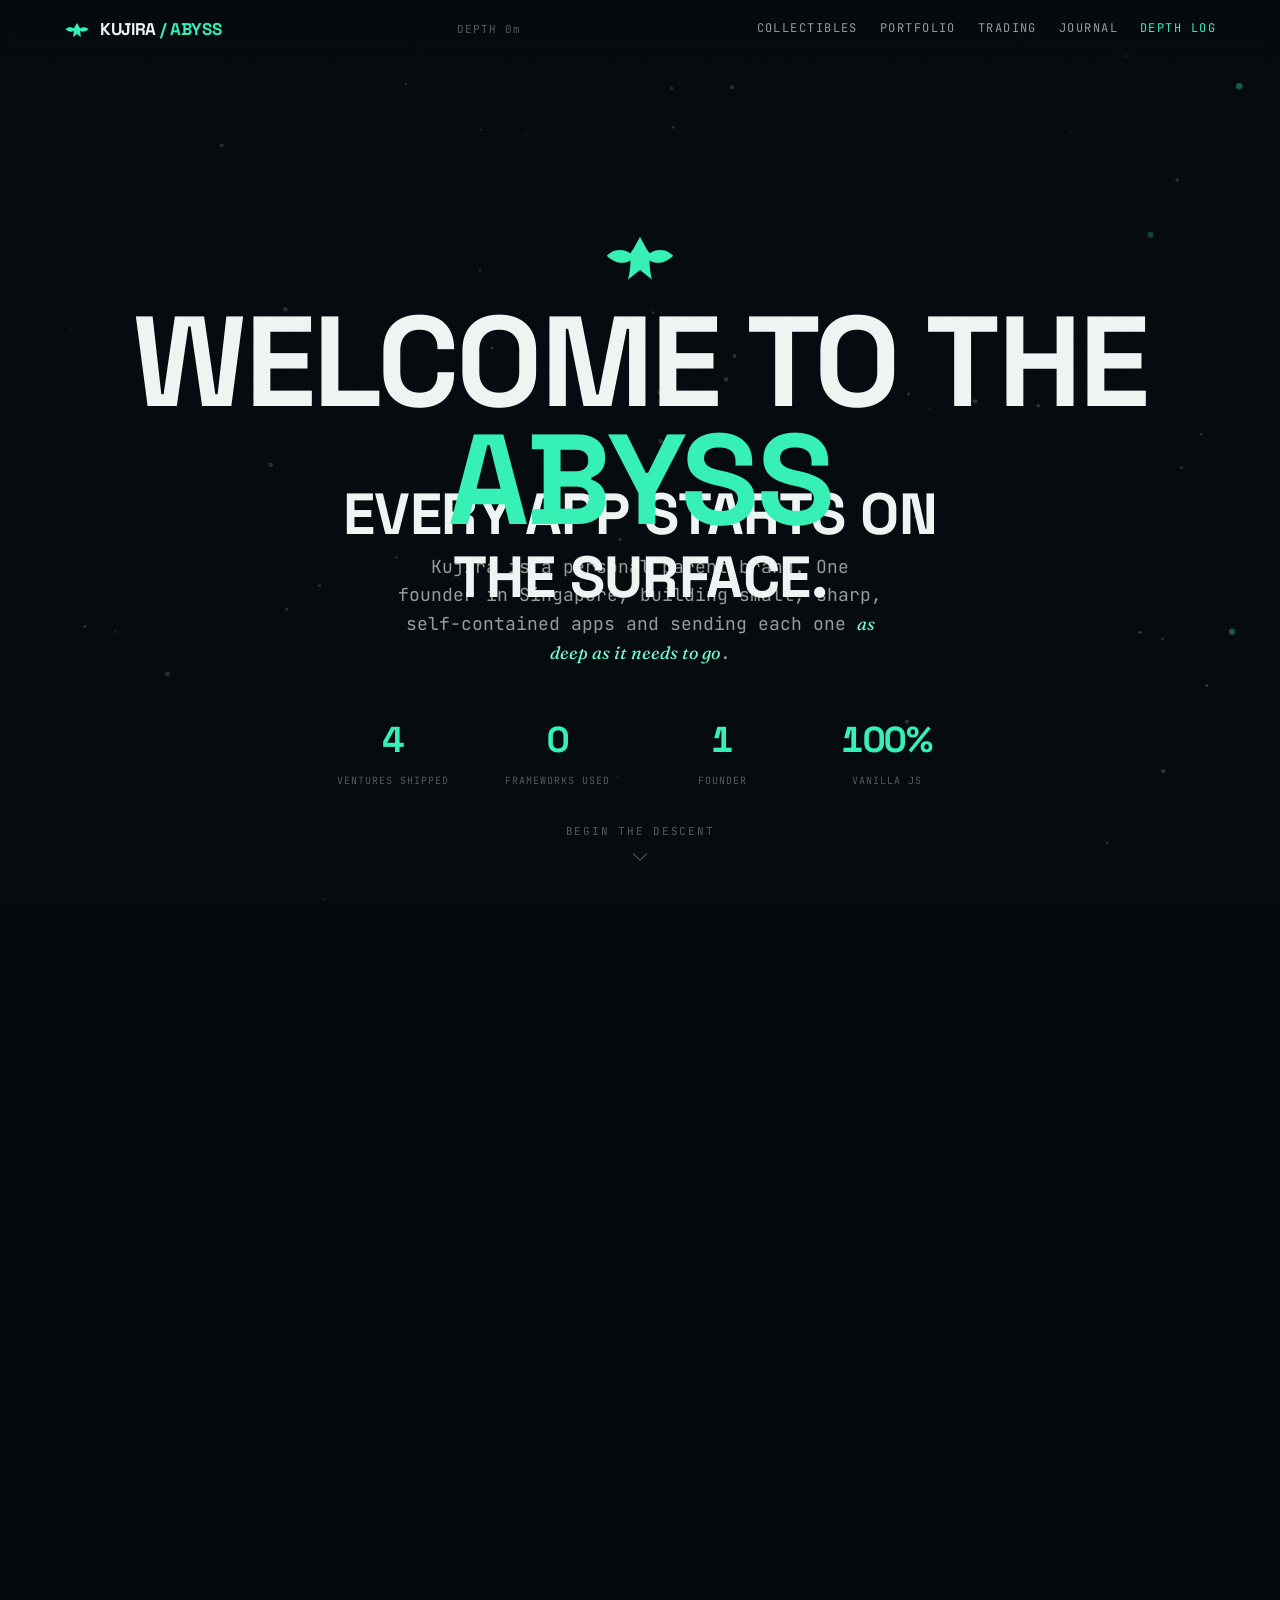
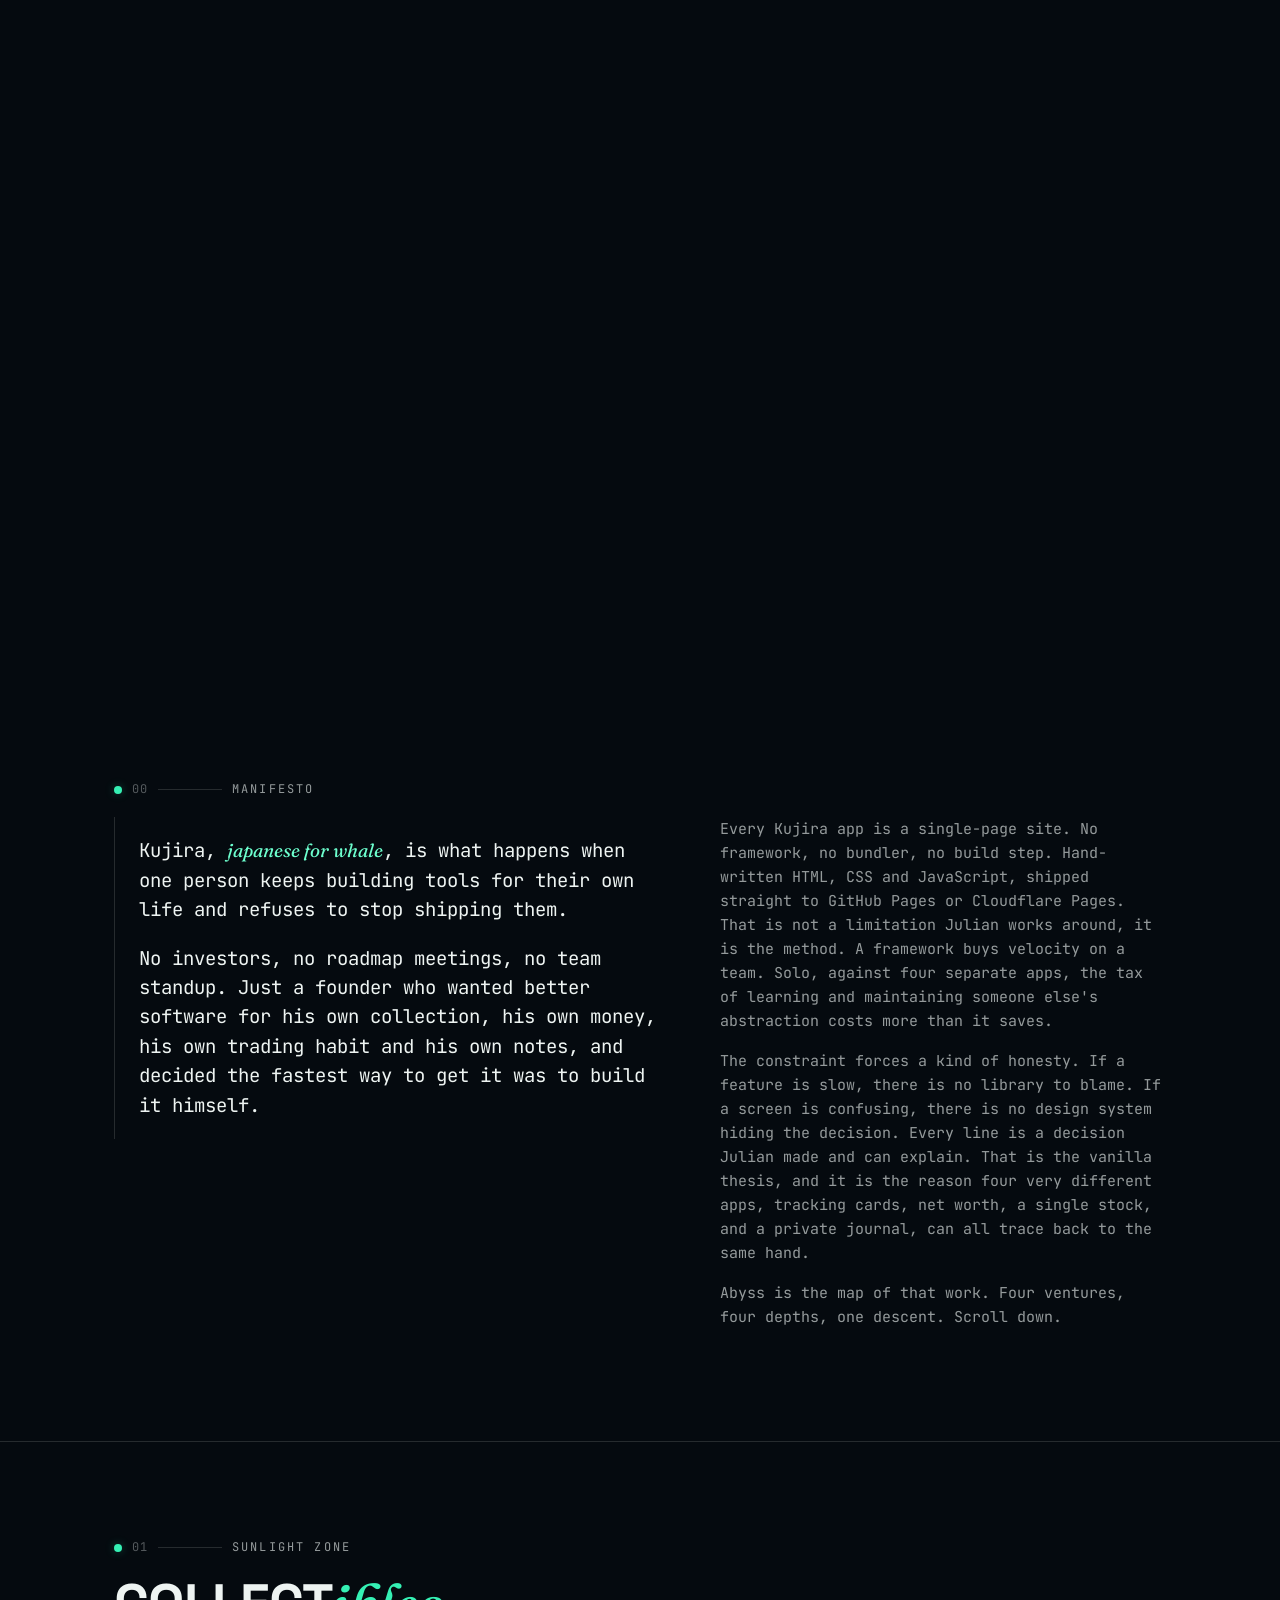
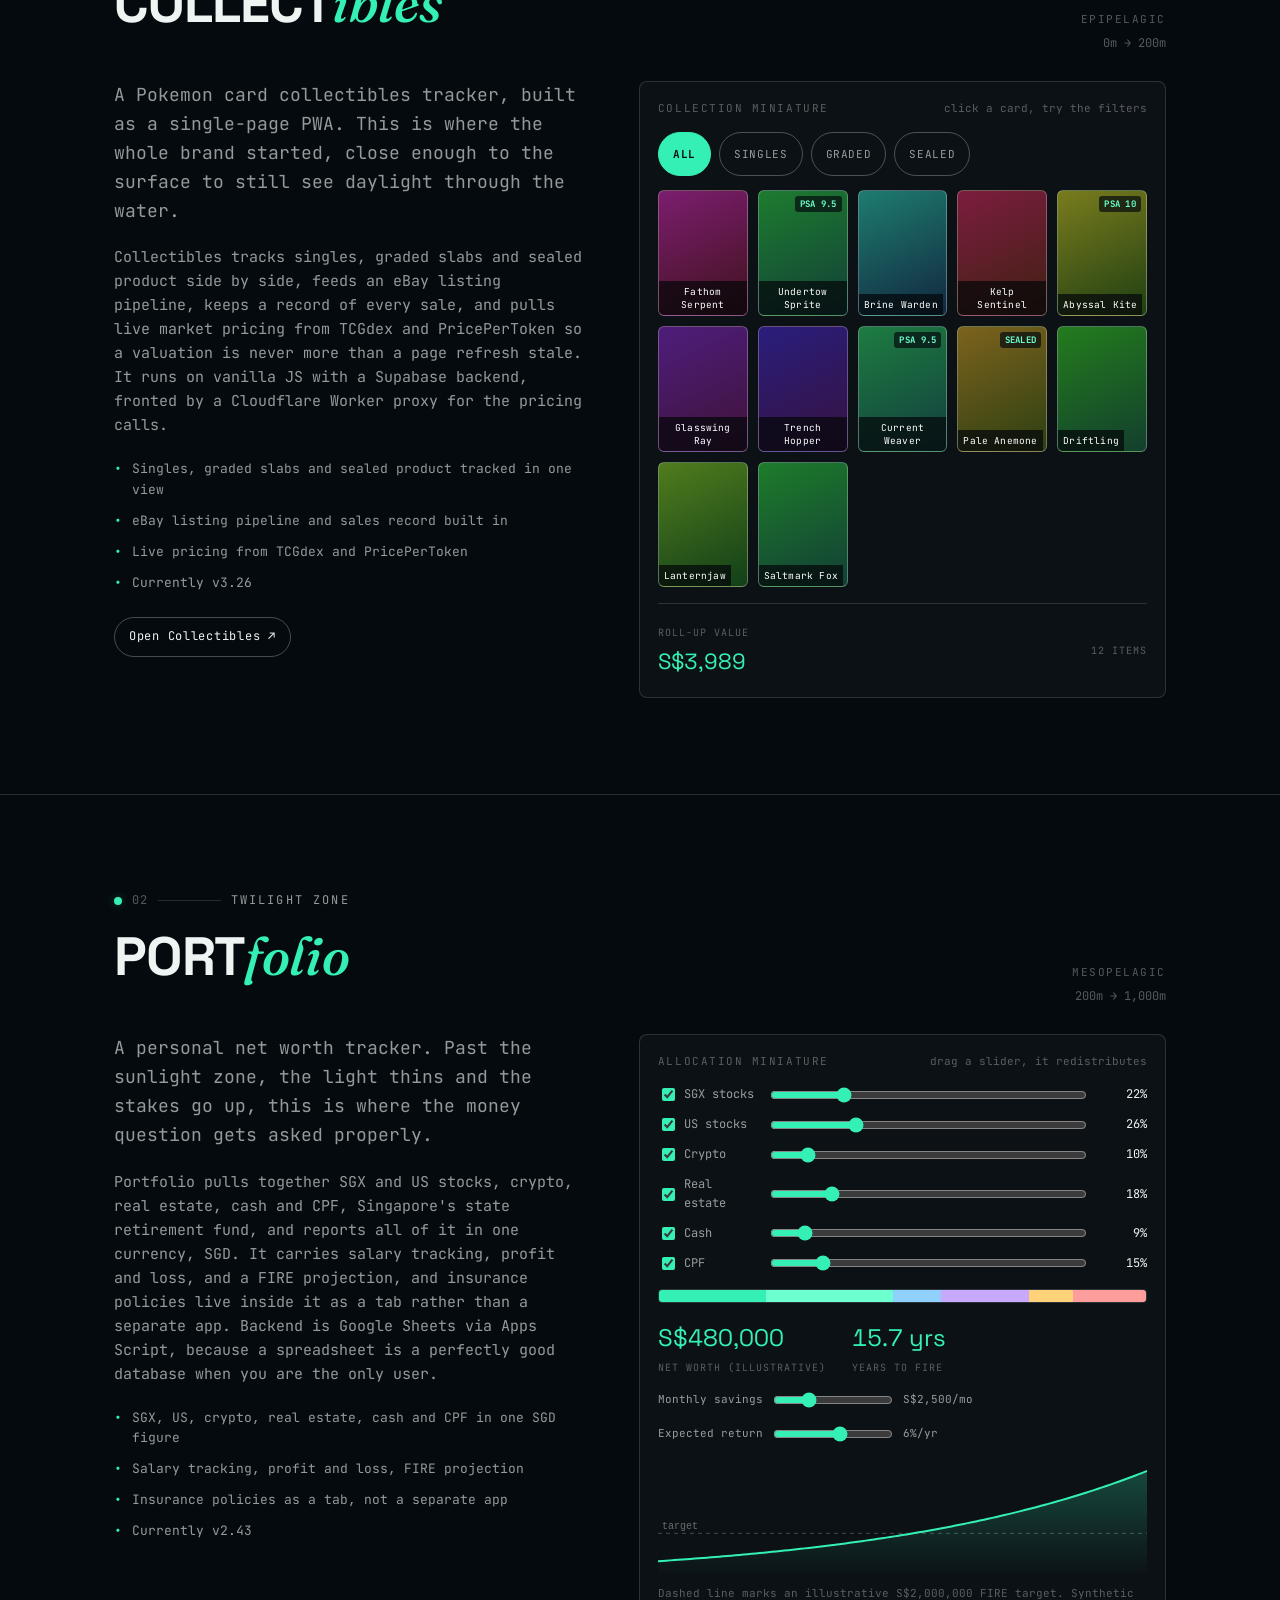
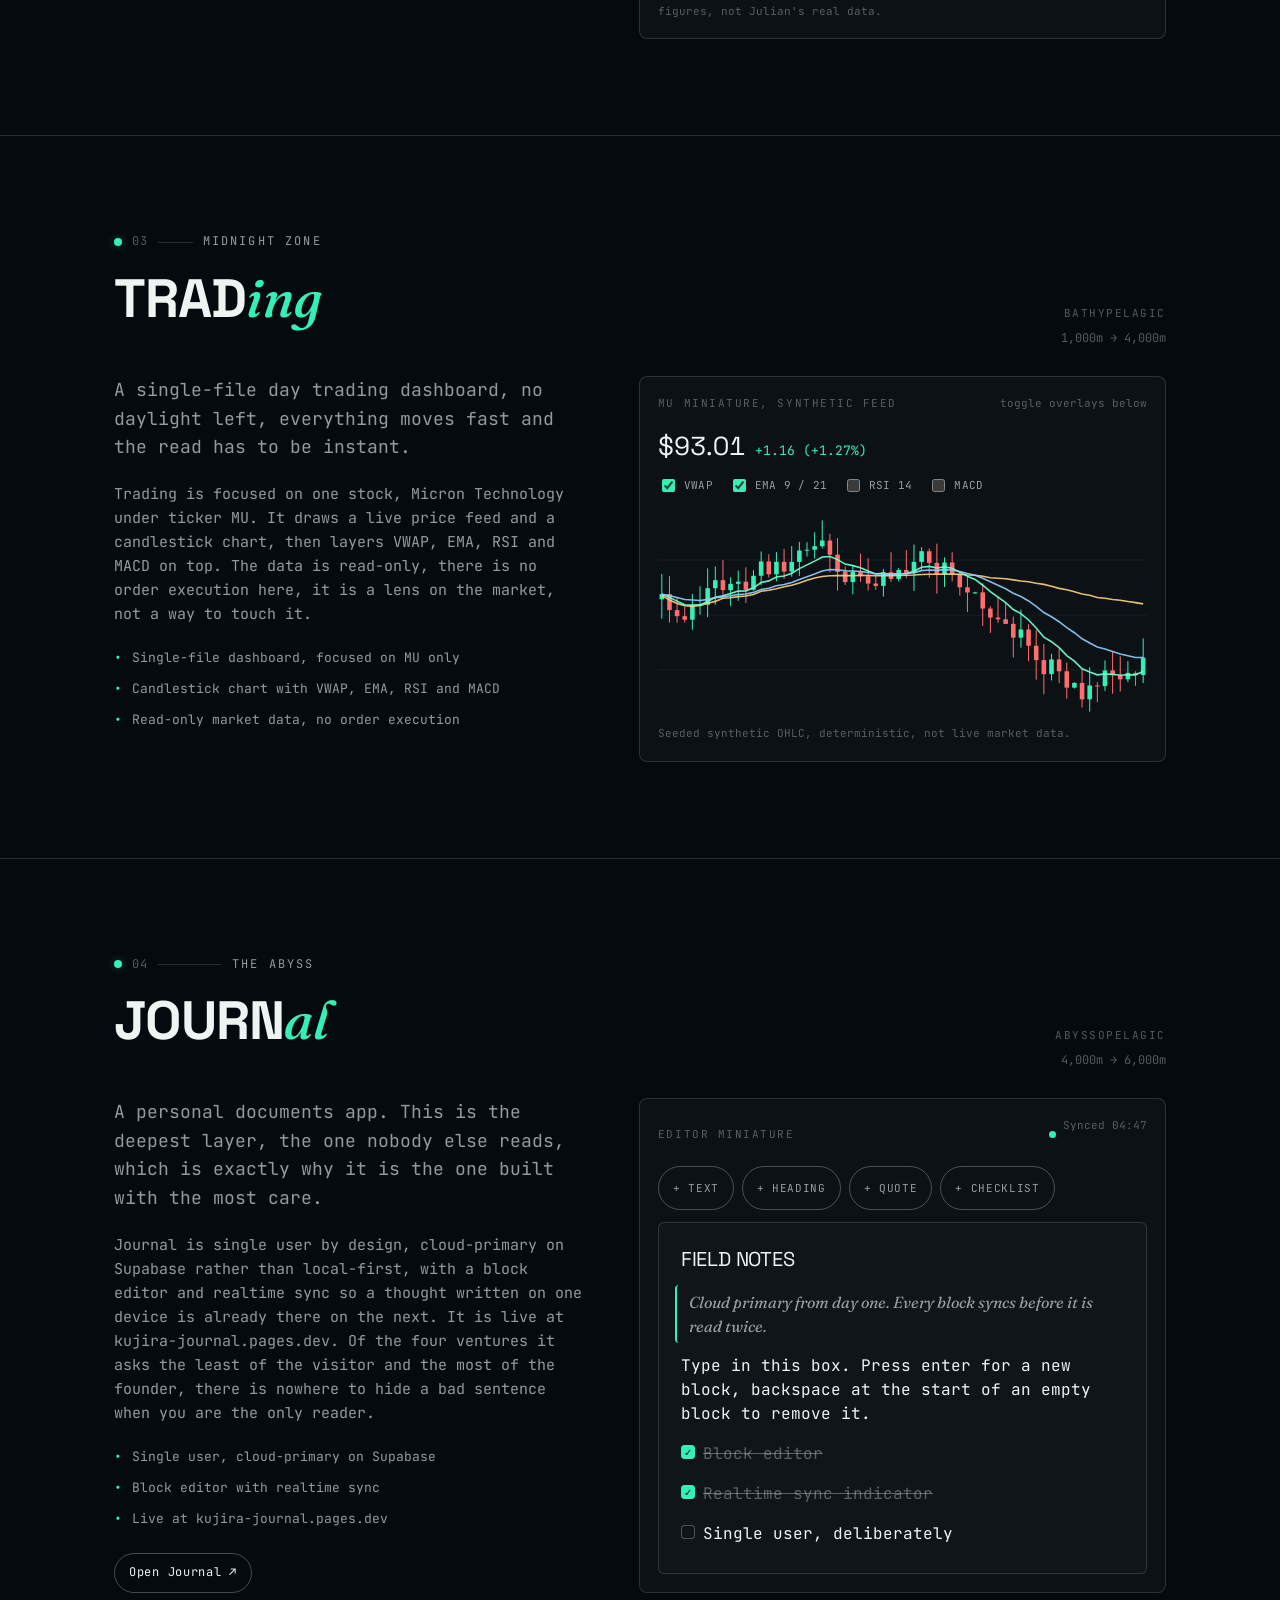
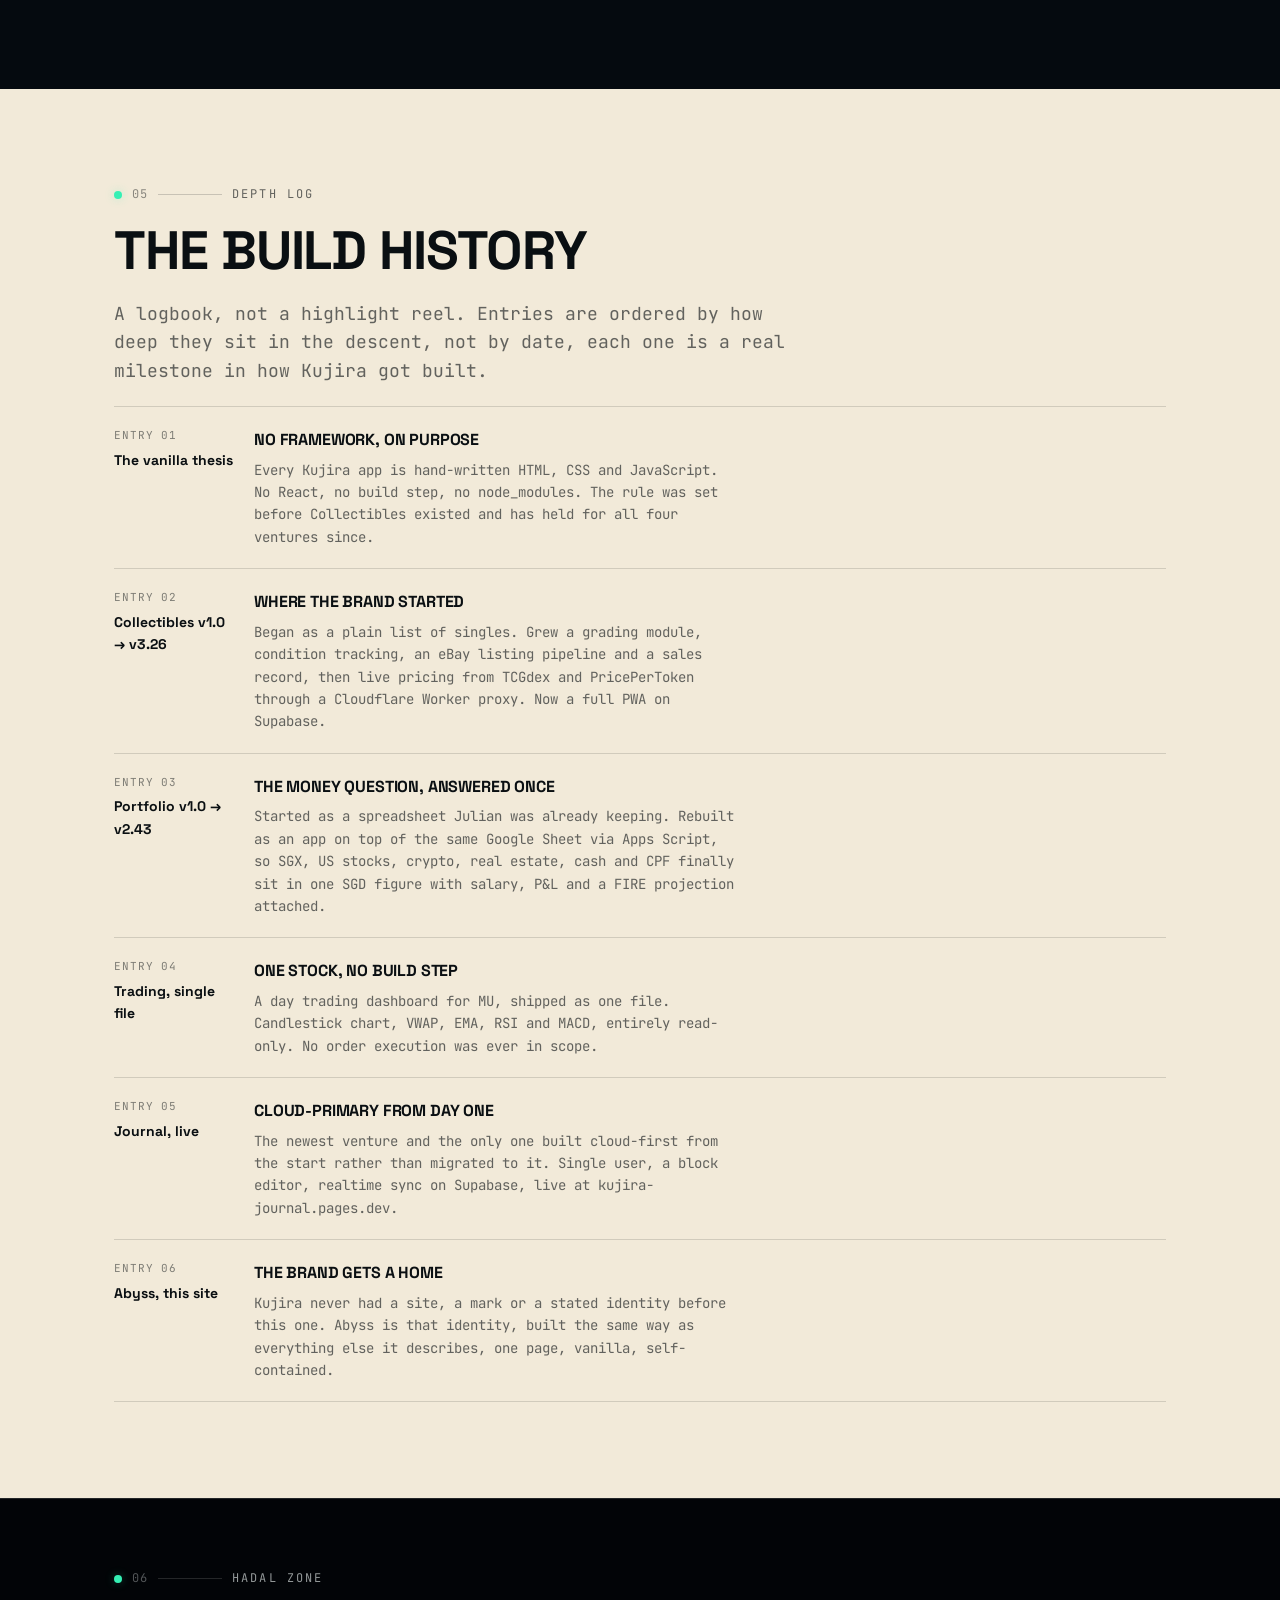
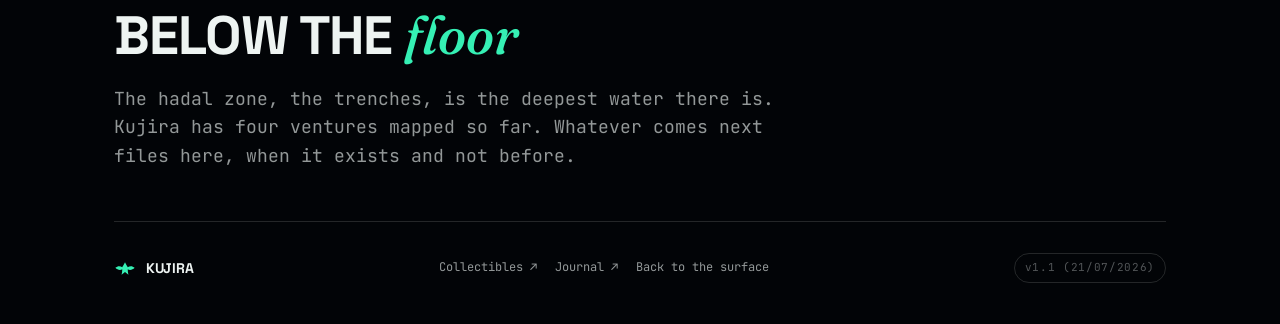
==== commit 4b514e65: "Abyss v1.1 raise footer links and boot skip button to the 44px touch target Co-Authored-By: Claude O" ====
--- a/index.html
+++ b/index.html
@@ -9,7 +9,7 @@
 <link rel="preconnect" href="https://fonts.googleapis.com">
 <link rel="preconnect" href="https://fonts.gstatic.com" crossorigin>
 <link href="https://fonts.googleapis.com/css2?family=JetBrains+Mono:wght@400;500;700&family=Space+Grotesk:wght@700&family=Fraunces:ital,wght@1,400;1,500&display=swap" rel="stylesheet">
-<link rel="stylesheet" href="./assets/style.css?v=20260721f">
+<link rel="stylesheet" href="./assets/style.css?v=20260721g">
 </head>
 <body>
 
@@ -346,7 +346,7 @@
           <a href="https://kujira-journal.pages.dev" target="_blank" rel="noopener">Journal &#8599;</a>
           <a href="#hero">Back to the surface</a>
         </div>
-        <span class="version-badge">v1.0 (21/07/2026)</span>
+        <span class="version-badge">v1.1 (21/07/2026)</span>
       </footer>
     </div>
   </section>
--- a/assets/style.css
+++ b/assets/style.css
@@ -101,7 +101,7 @@
 #boot .boot-depth{ font-size:34px; font-weight:700; letter-spacing:.04em; color:var(--accent); font-variant-numeric:tabular-nums; }
 #boot .boot-bar{ width:min(260px,70vw); height:2px; background:var(--hairline); position:relative; overflow:hidden; }
 #boot .boot-bar span{ position:absolute; inset:0; width:0%; background:var(--accent); transition:width .1s linear; }
-#boot .boot-skip{ margin-top:8px; font-size:11px; color:var(--ink-faint); letter-spacing:.08em; background:none; border:none; cursor:pointer; text-decoration:underline; }
+#boot .boot-skip{ margin-top:8px; font-size:11px; color:var(--ink-faint); letter-spacing:.08em; background:none; border:none; cursor:pointer; text-decoration:underline; display:inline-flex; align-items:center; justify-content:center; min-height:44px; padding:0 10px; }
 
 /* ---------- header ---------- */
 header.site-head{
@@ -350,7 +350,7 @@
   display:flex; align-items:center; justify-content:space-between; gap:16px; flex-wrap:wrap;
 }
 .foot-links{ display:flex; gap:18px; flex-wrap:wrap; }
-.foot-links a{ font-size:12px; color:var(--ink-muted); text-decoration:none; }
+.foot-links a{ font-size:12px; color:var(--ink-muted); text-decoration:none; display:inline-flex; align-items:center; min-height:44px; }
 .foot-links a:hover{ color:var(--accent); }
 .version-badge{
   font-size:11px; letter-spacing:.06em; color:var(--ink-faint); border:1px solid var(--hairline);
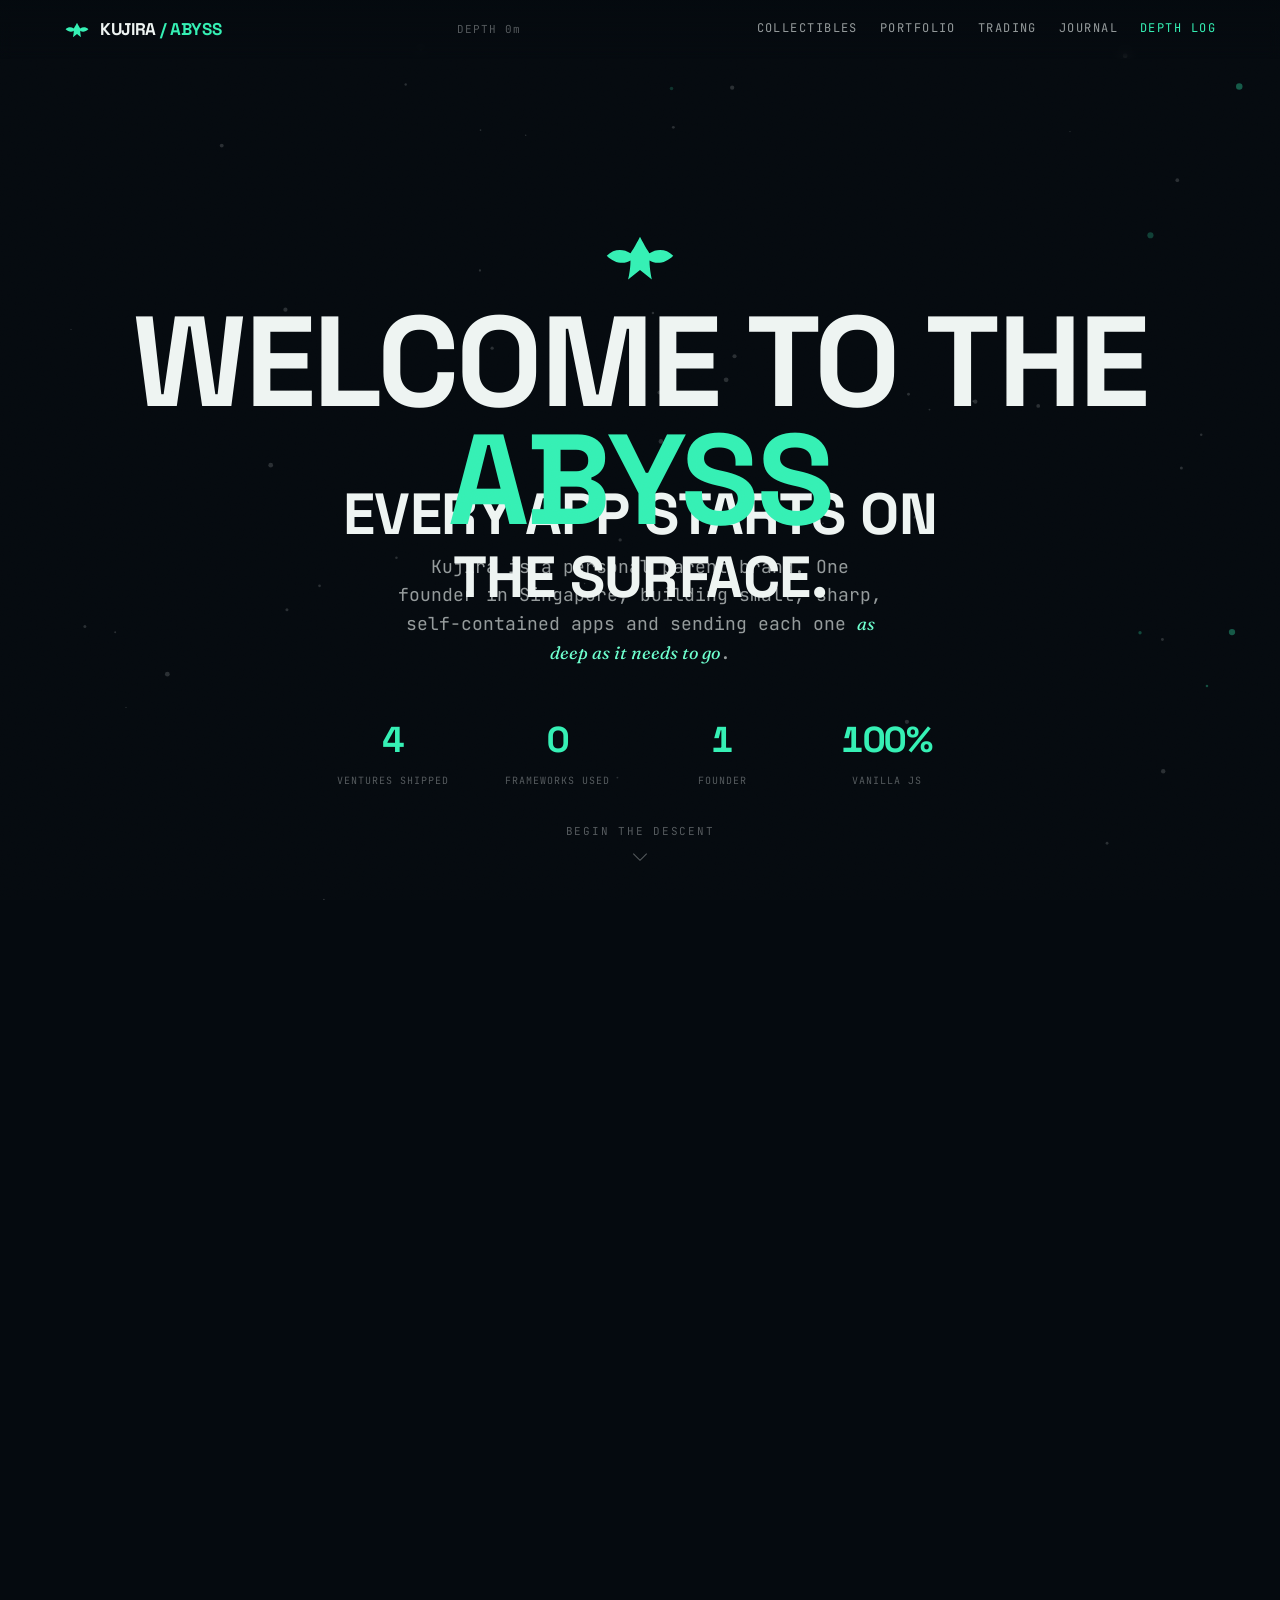
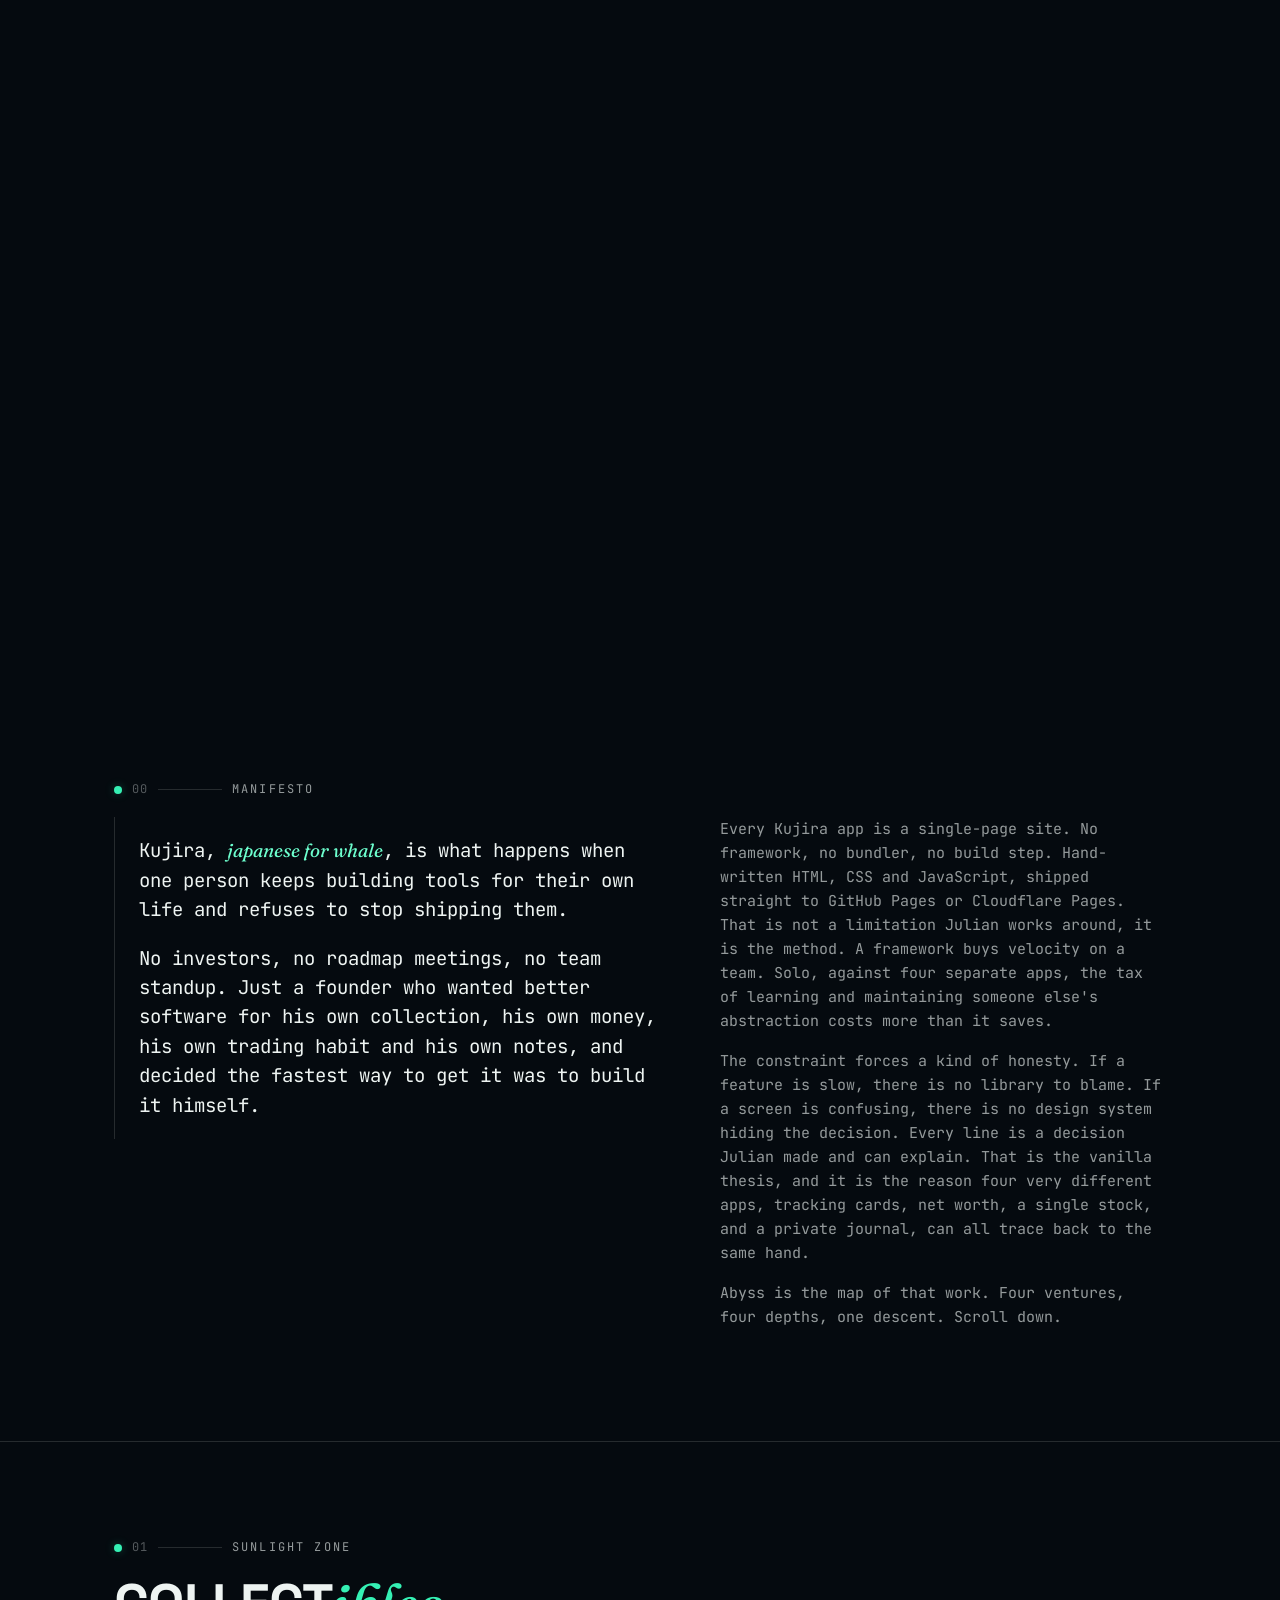
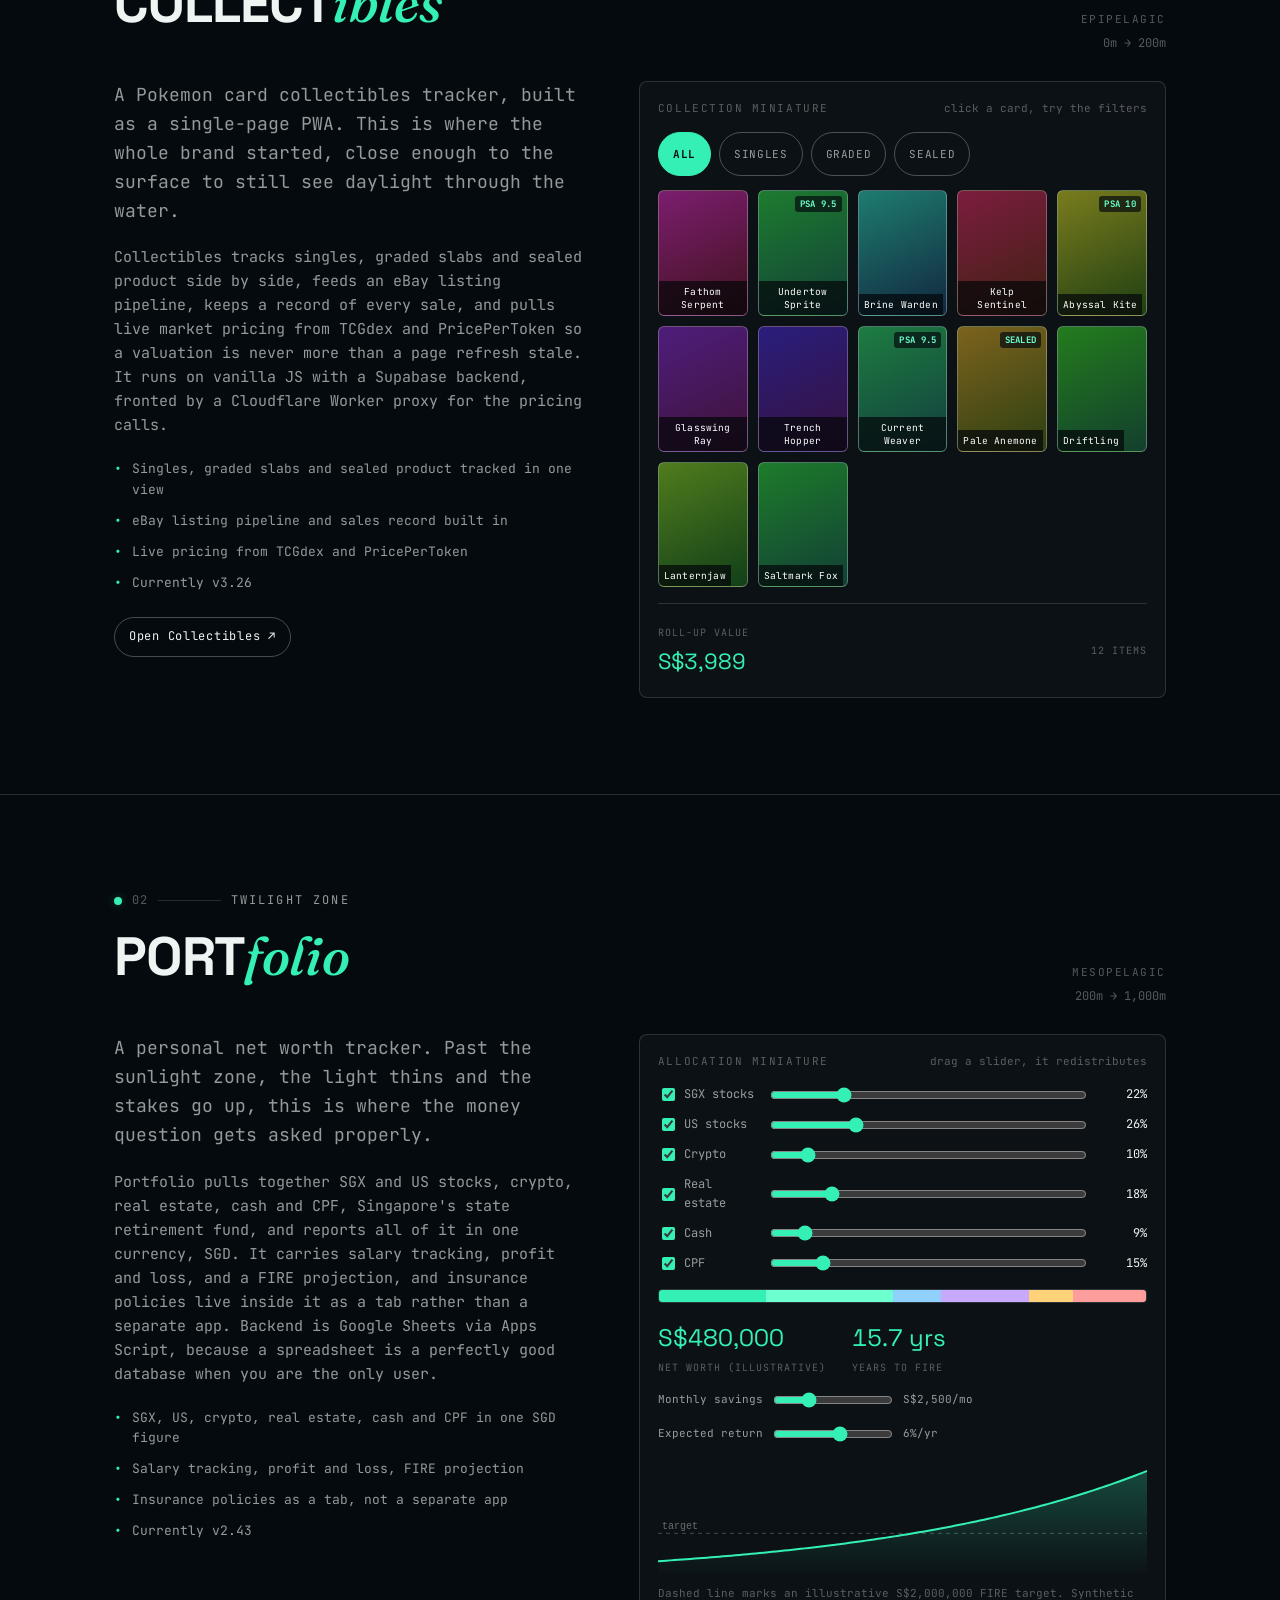
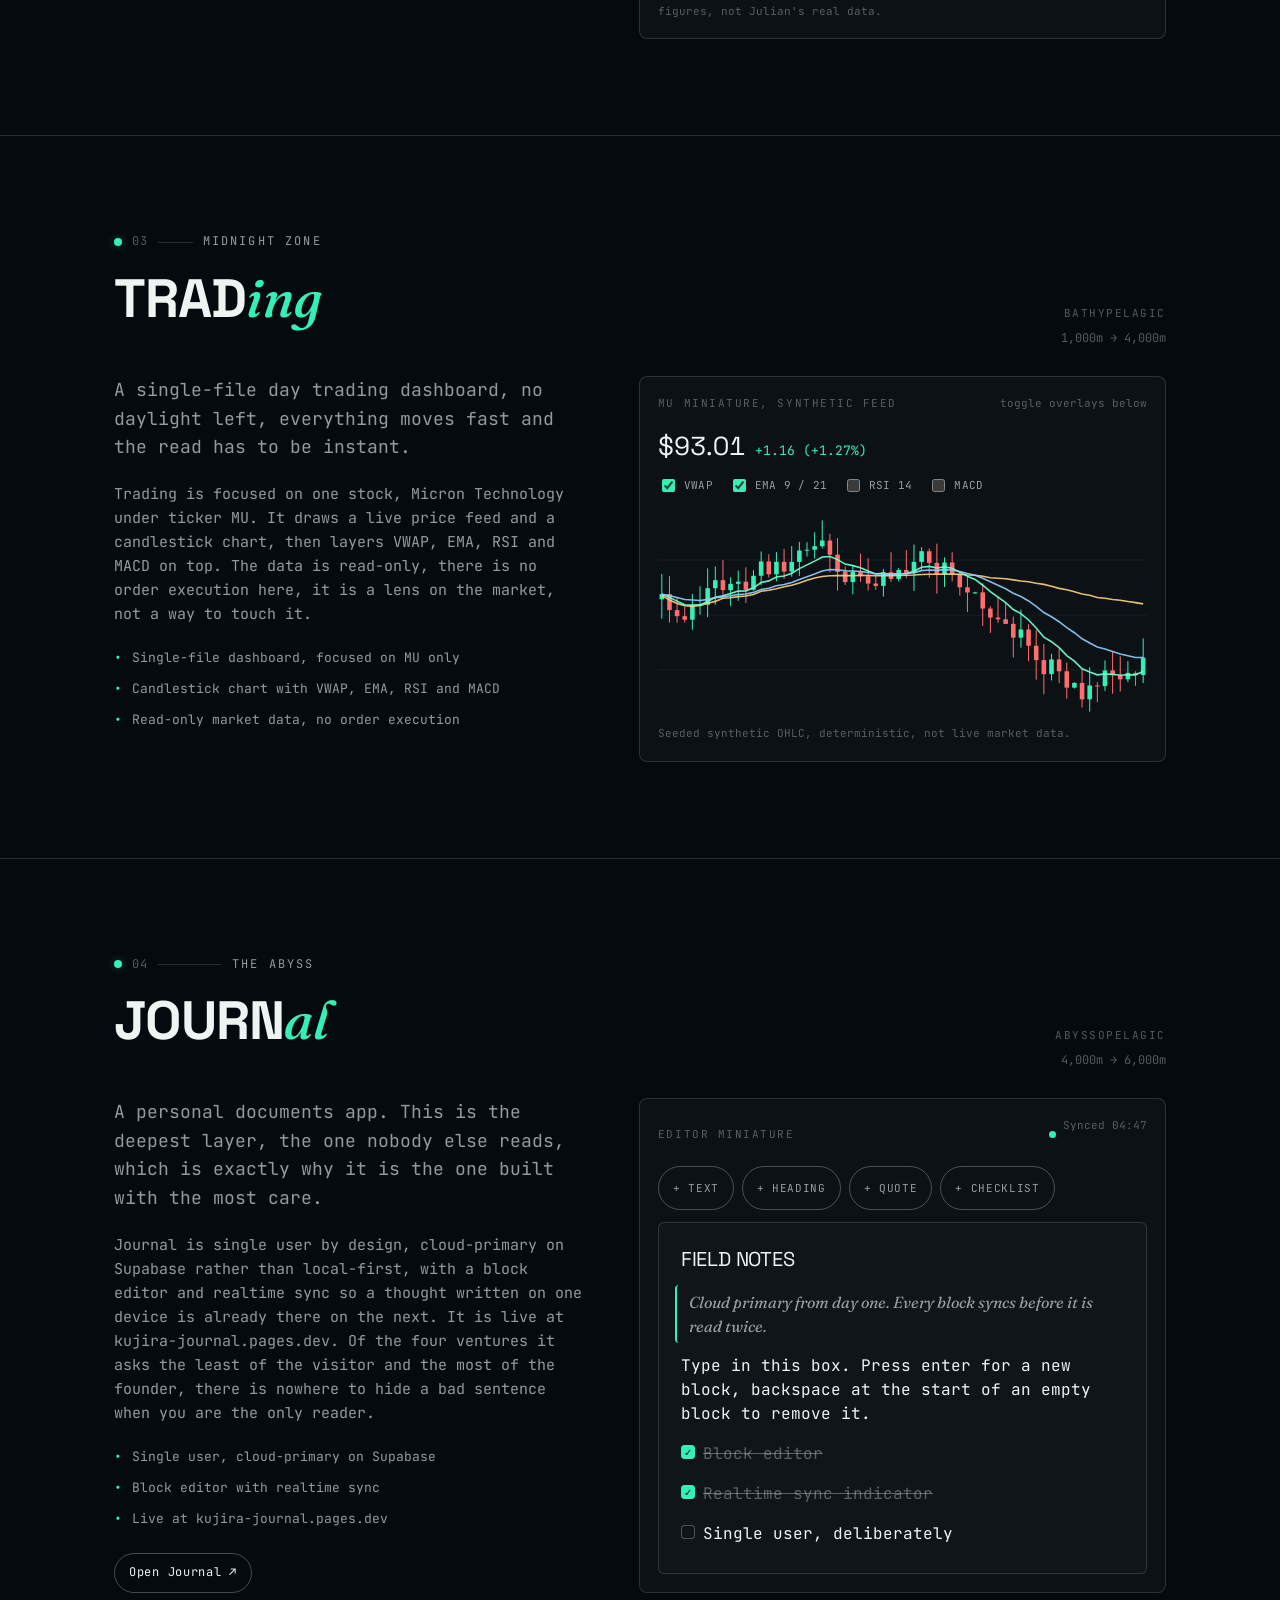
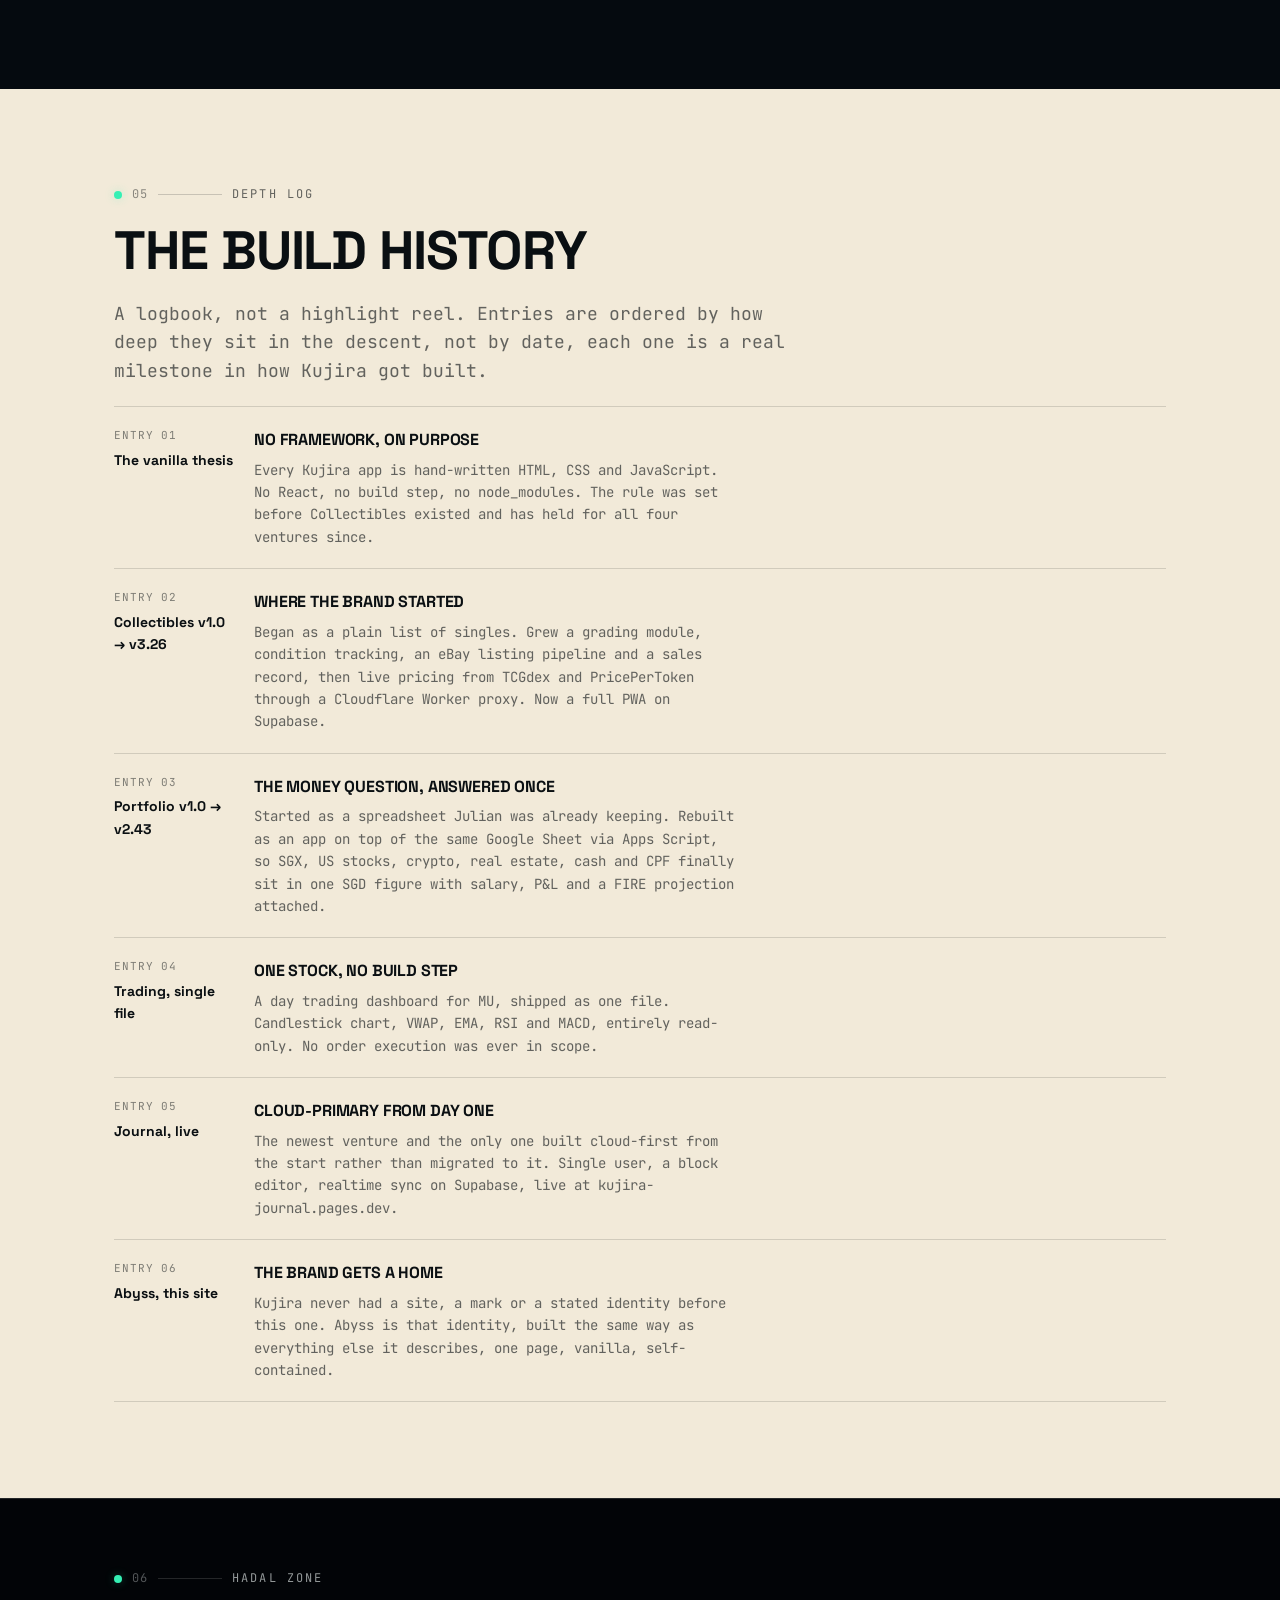
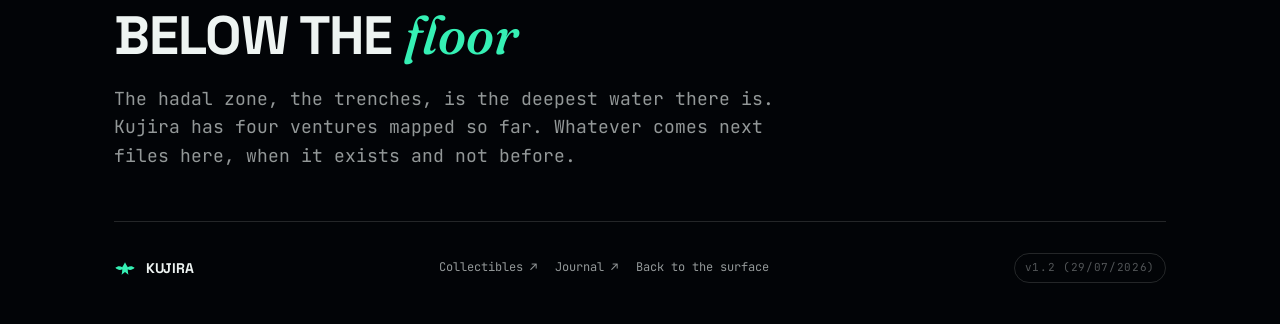
==== commit 50d1aa9f: "Abyss v1.2 fix mobile nav drawer covering its own toggle Co-Authored-By: kimi-k3 <noreply@anthropic." ====
--- a/index.html
+++ b/index.html
@@ -9,7 +9,7 @@
 <link rel="preconnect" href="https://fonts.googleapis.com">
 <link rel="preconnect" href="https://fonts.gstatic.com" crossorigin>
 <link href="https://fonts.googleapis.com/css2?family=JetBrains+Mono:wght@400;500;700&family=Space+Grotesk:wght@700&family=Fraunces:ital,wght@1,400;1,500&display=swap" rel="stylesheet">
-<link rel="stylesheet" href="./assets/style.css?v=20260721g">
+<link rel="stylesheet" href="./assets/style.css?v=20260729a">
 </head>
 <body>
 
@@ -346,7 +346,7 @@
           <a href="https://kujira-journal.pages.dev" target="_blank" rel="noopener">Journal &#8599;</a>
           <a href="#hero">Back to the surface</a>
         </div>
-        <span class="version-badge">v1.1 (21/07/2026)</span>
+        <span class="version-badge">v1.2 (29/07/2026)</span>
       </footer>
     </div>
   </section>
--- a/assets/style.css
+++ b/assets/style.css
@@ -134,6 +134,7 @@
 .nav-toggle{
   display:none; background:none; border:1px solid var(--hairline-strong); color:var(--ink);
   width:38px; height:34px; border-radius:3px; cursor:pointer;
+  position:relative; z-index:1; /* stay above the fixed open drawer so the tap closes it */
 }
 
 /* ---------- labels (dot + number + hairline + caption) ---------- */
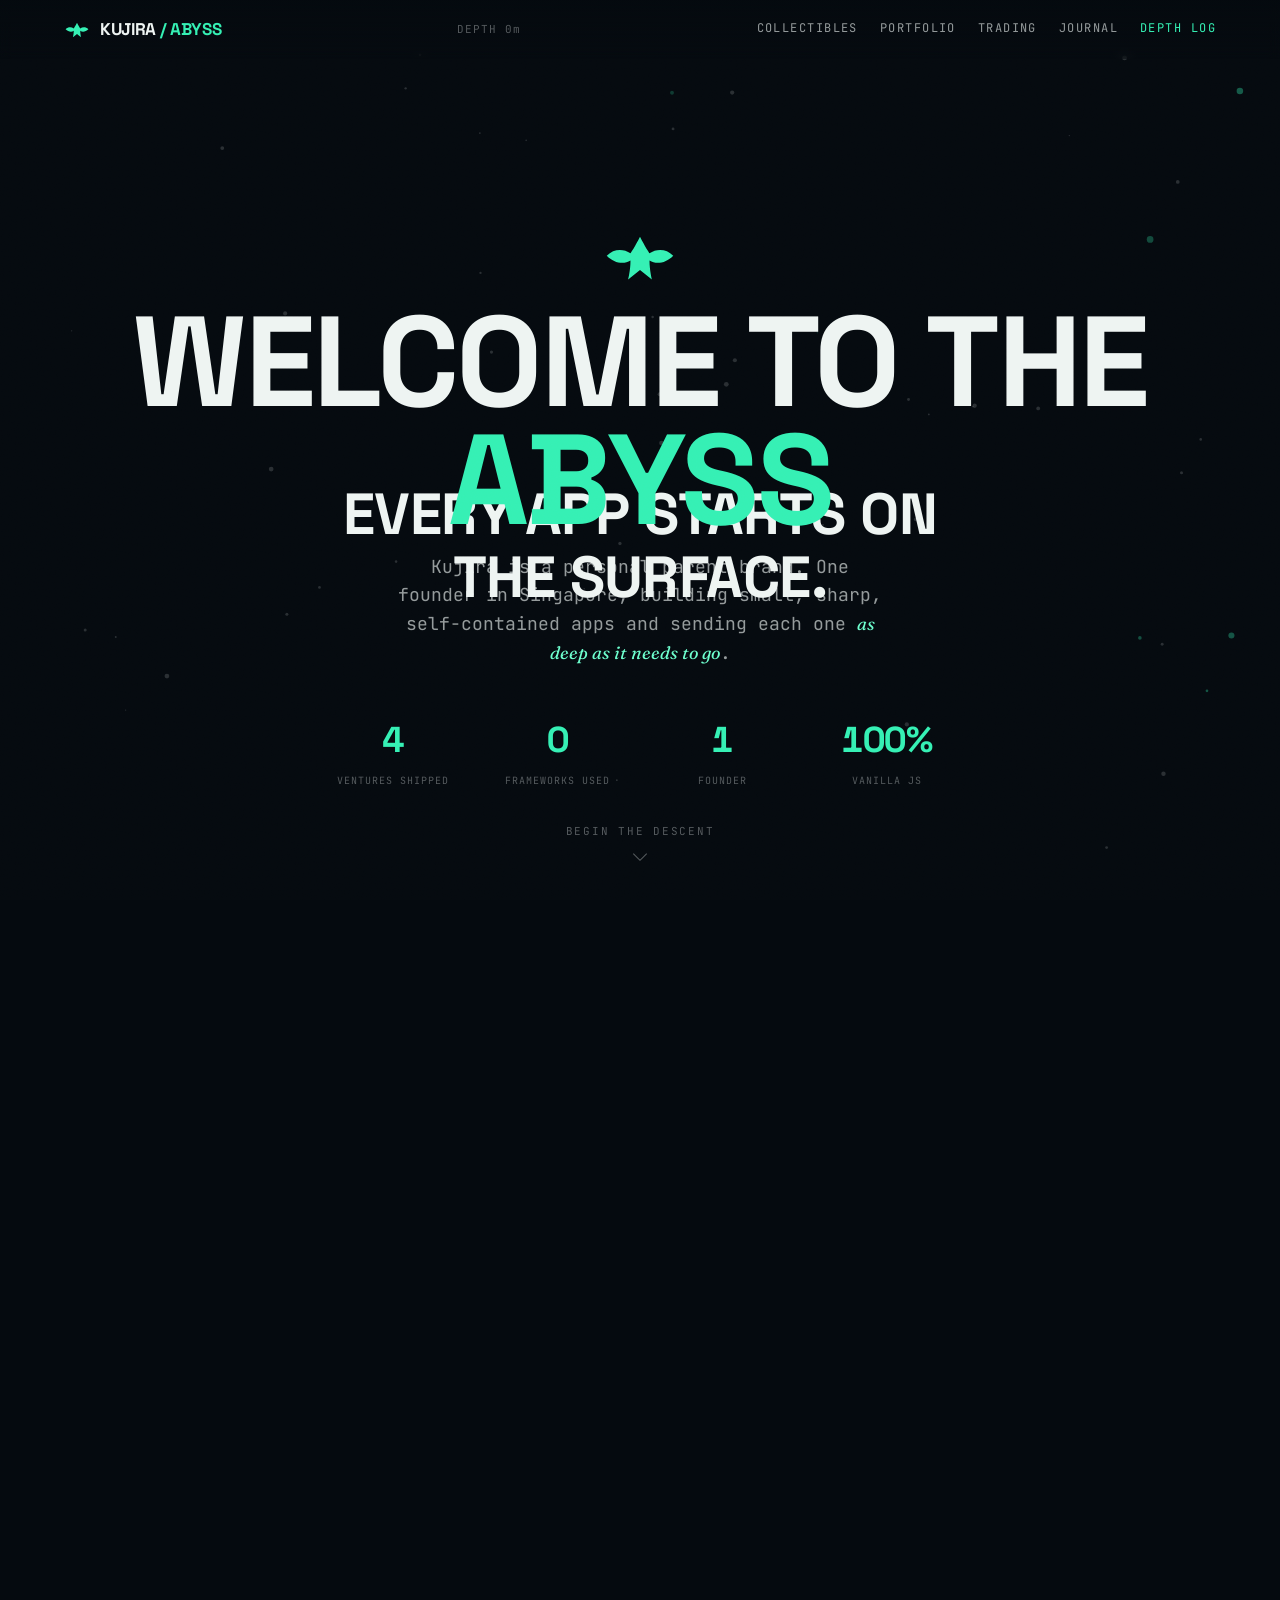
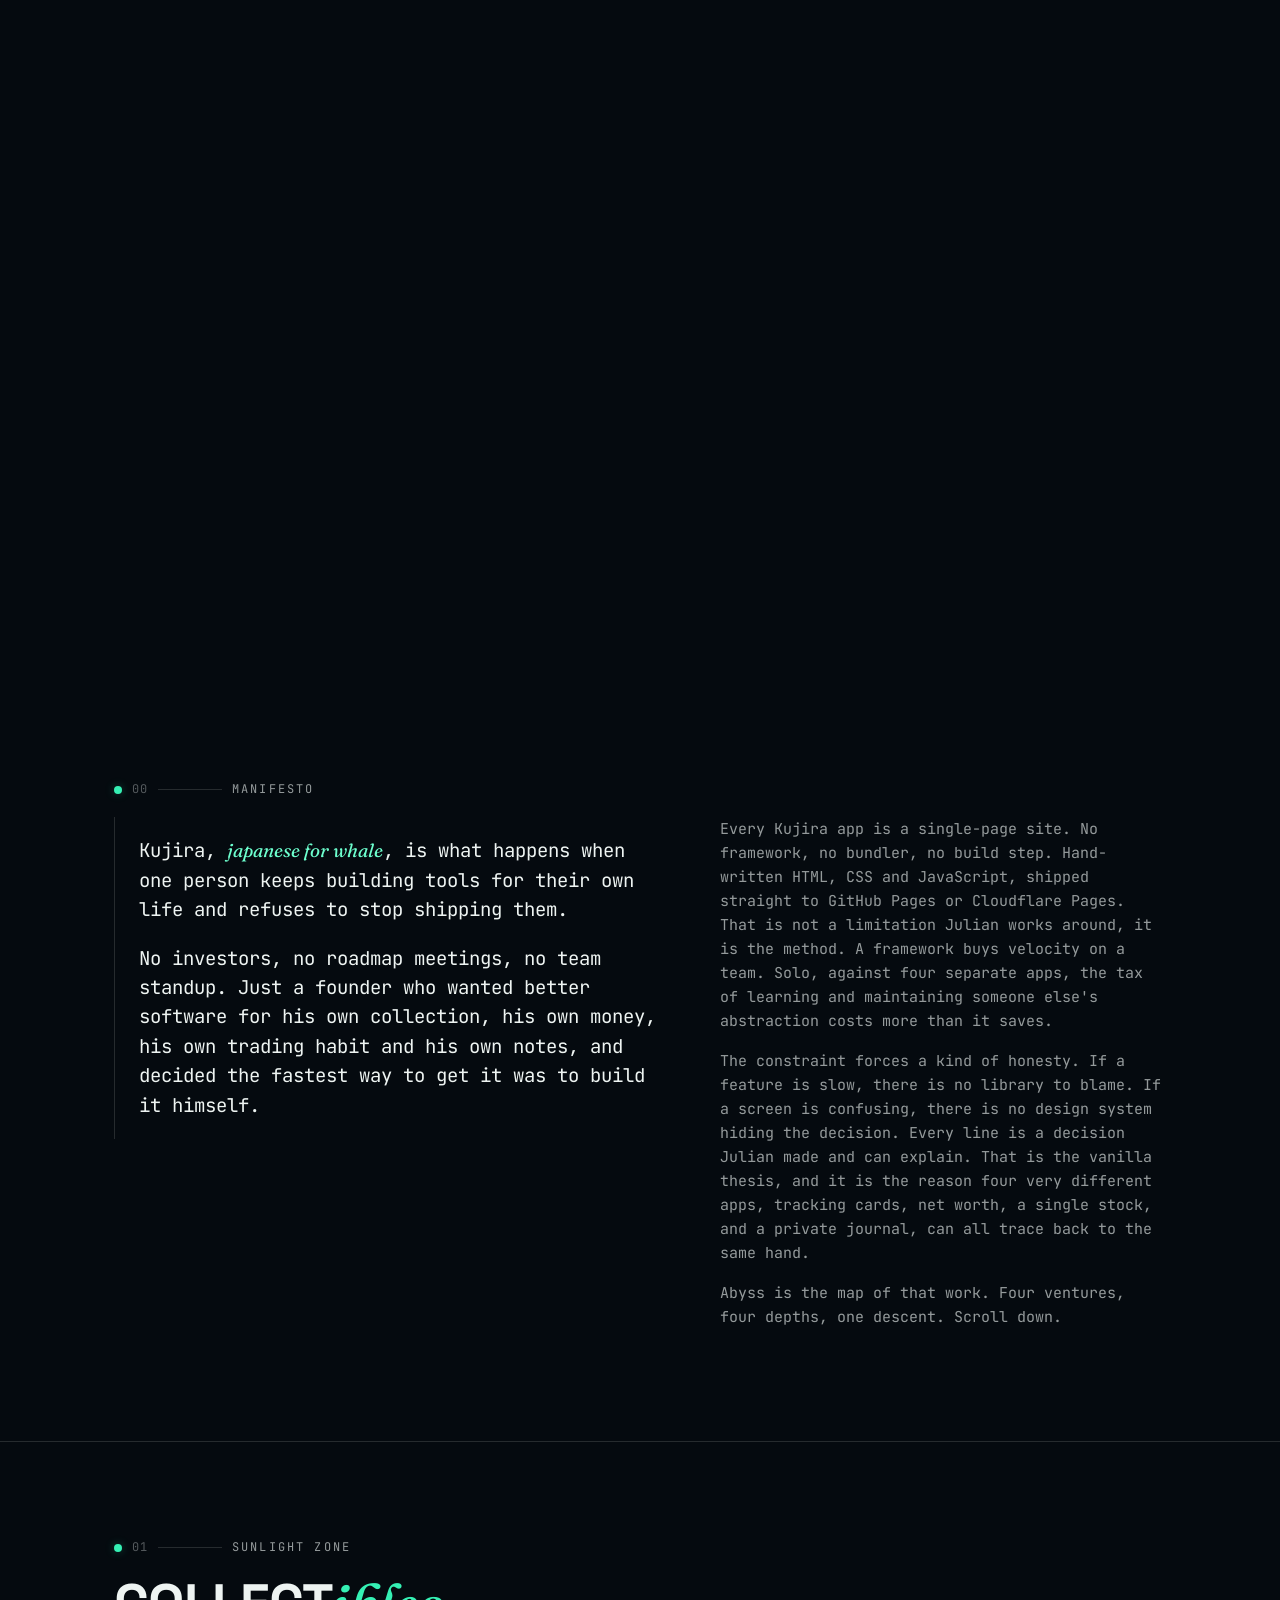
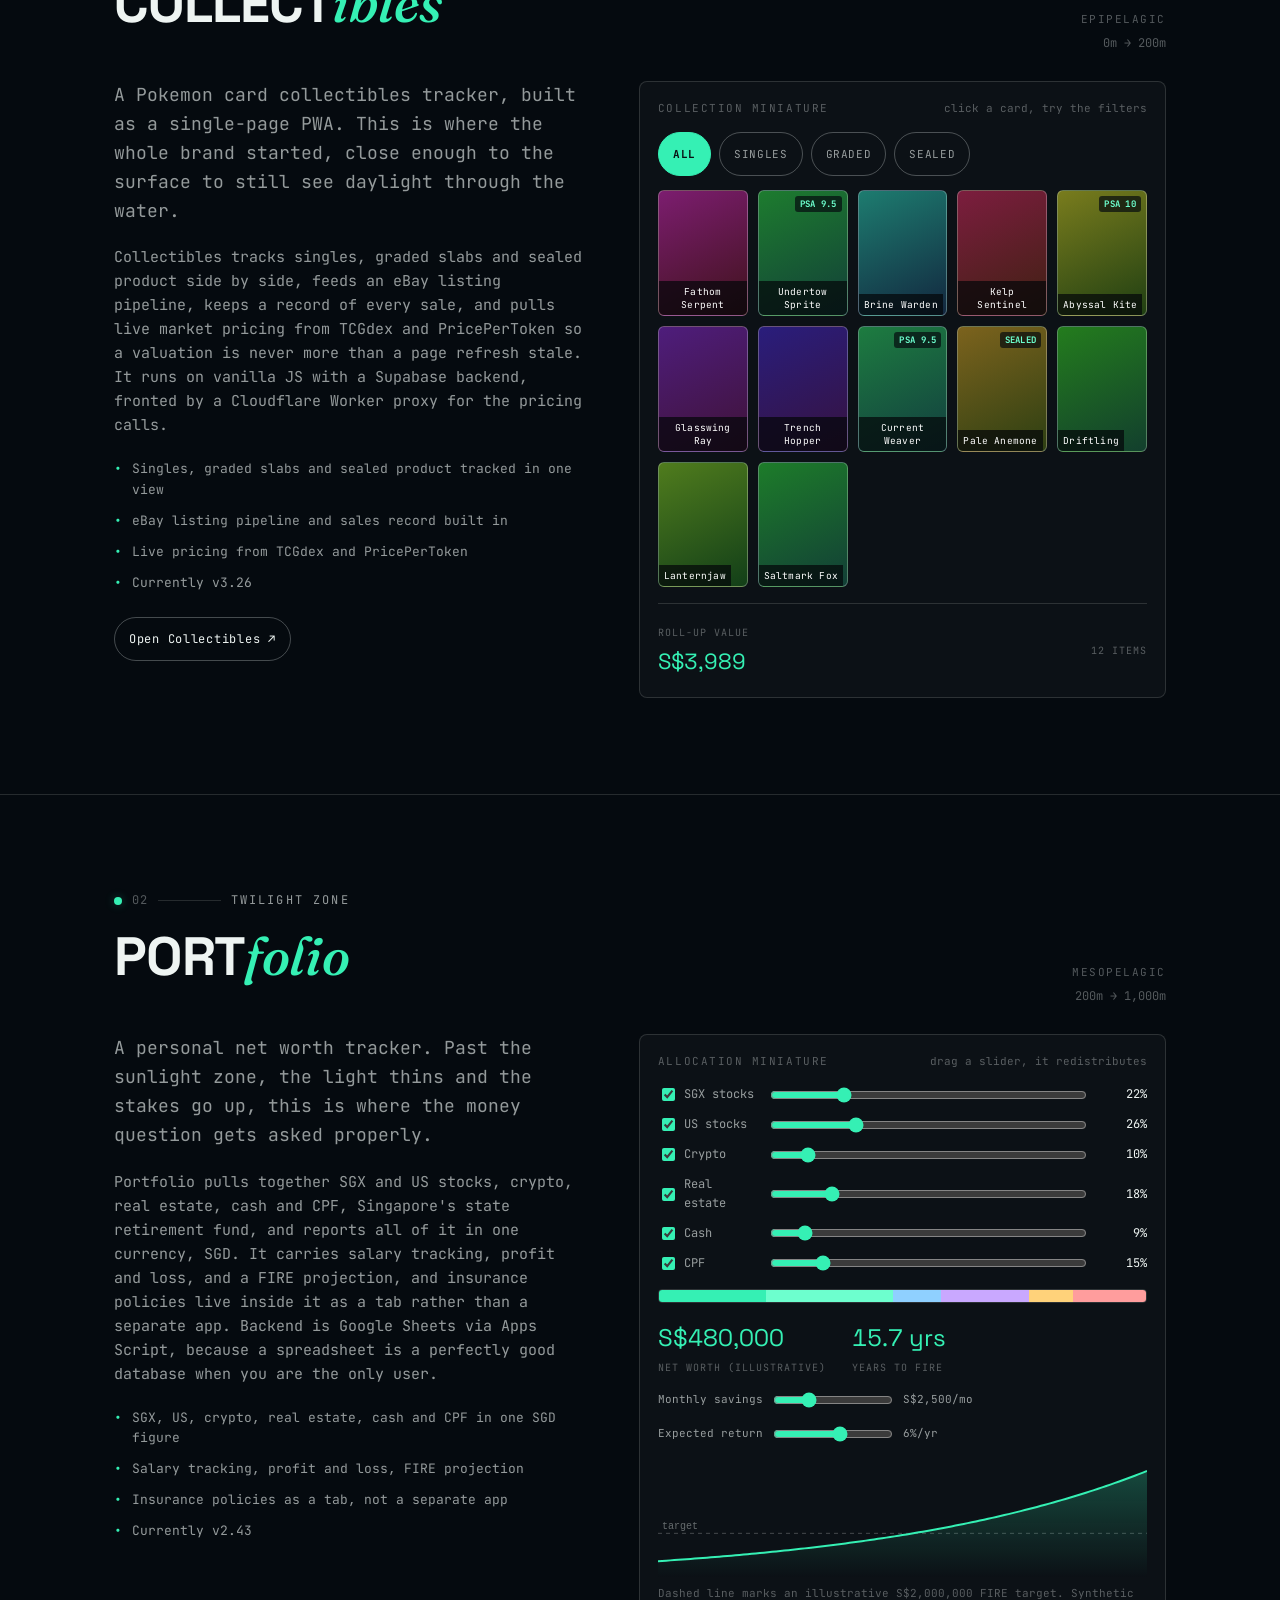
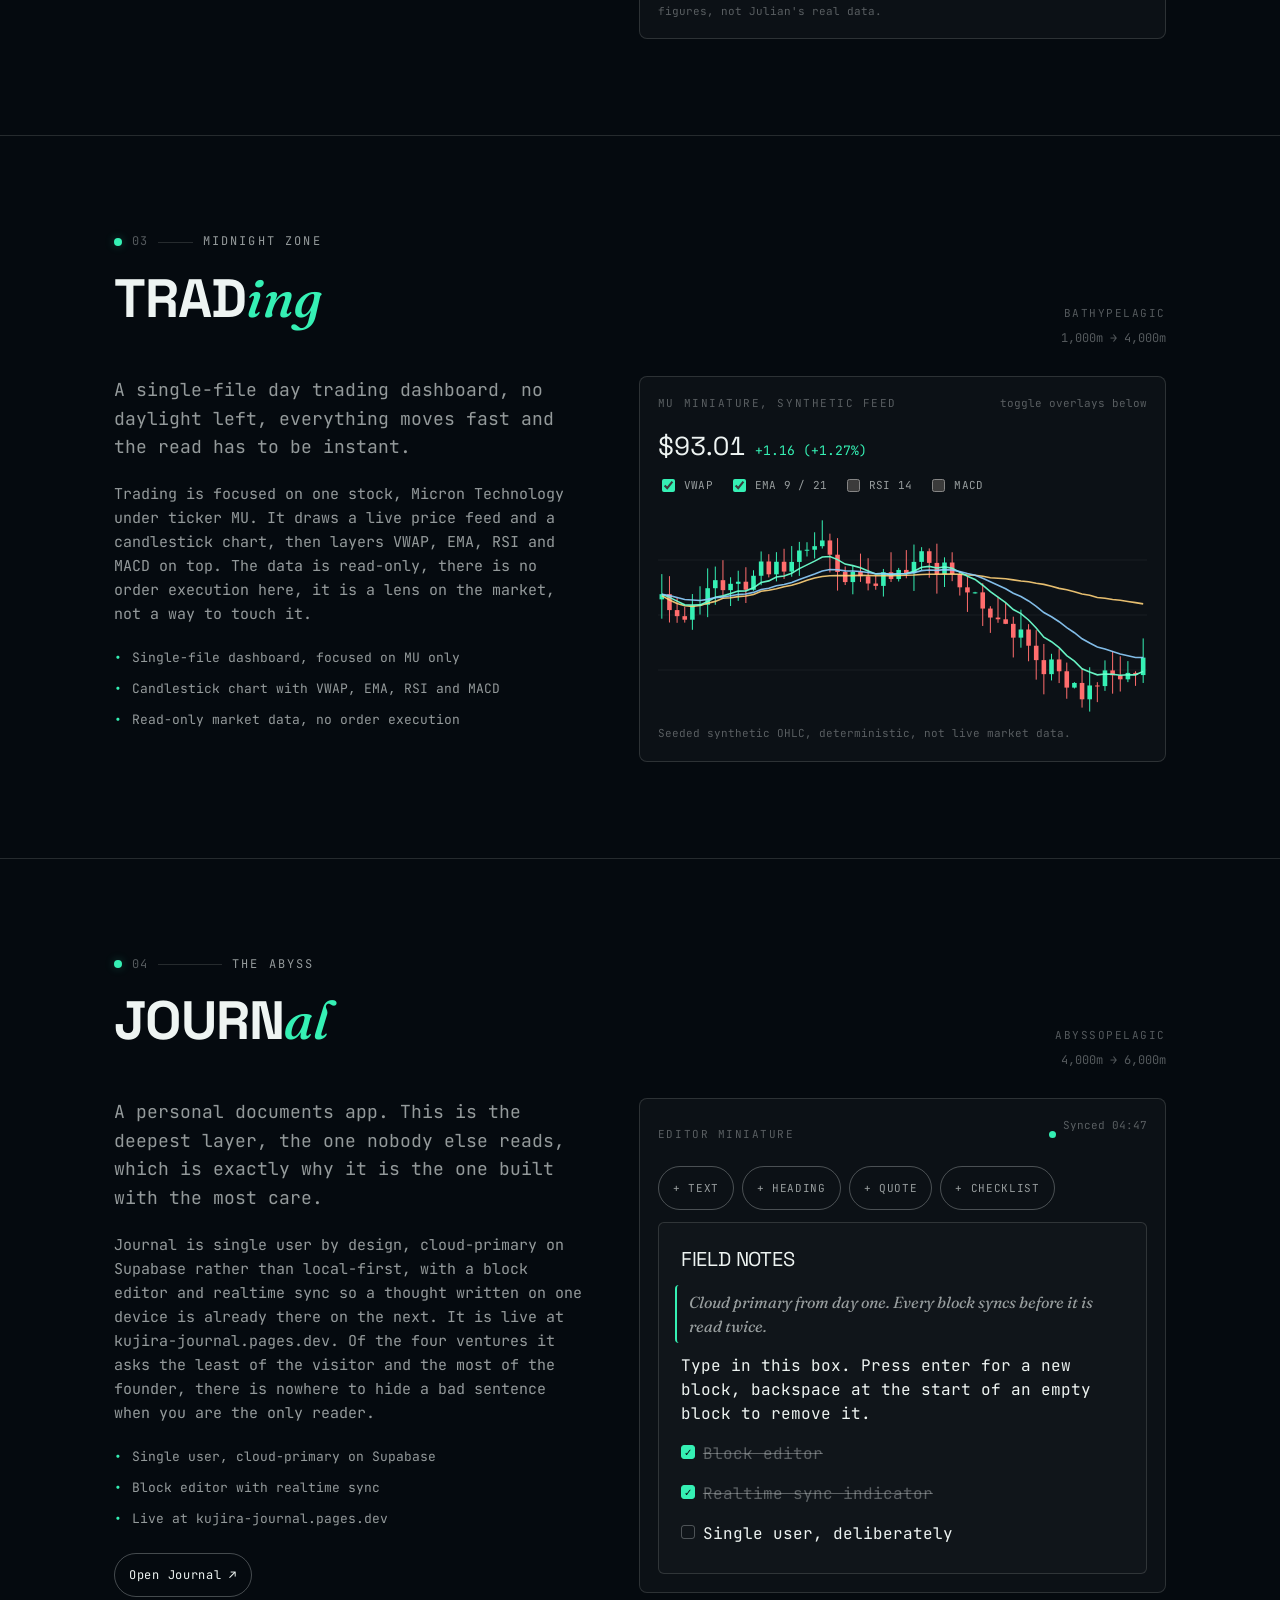
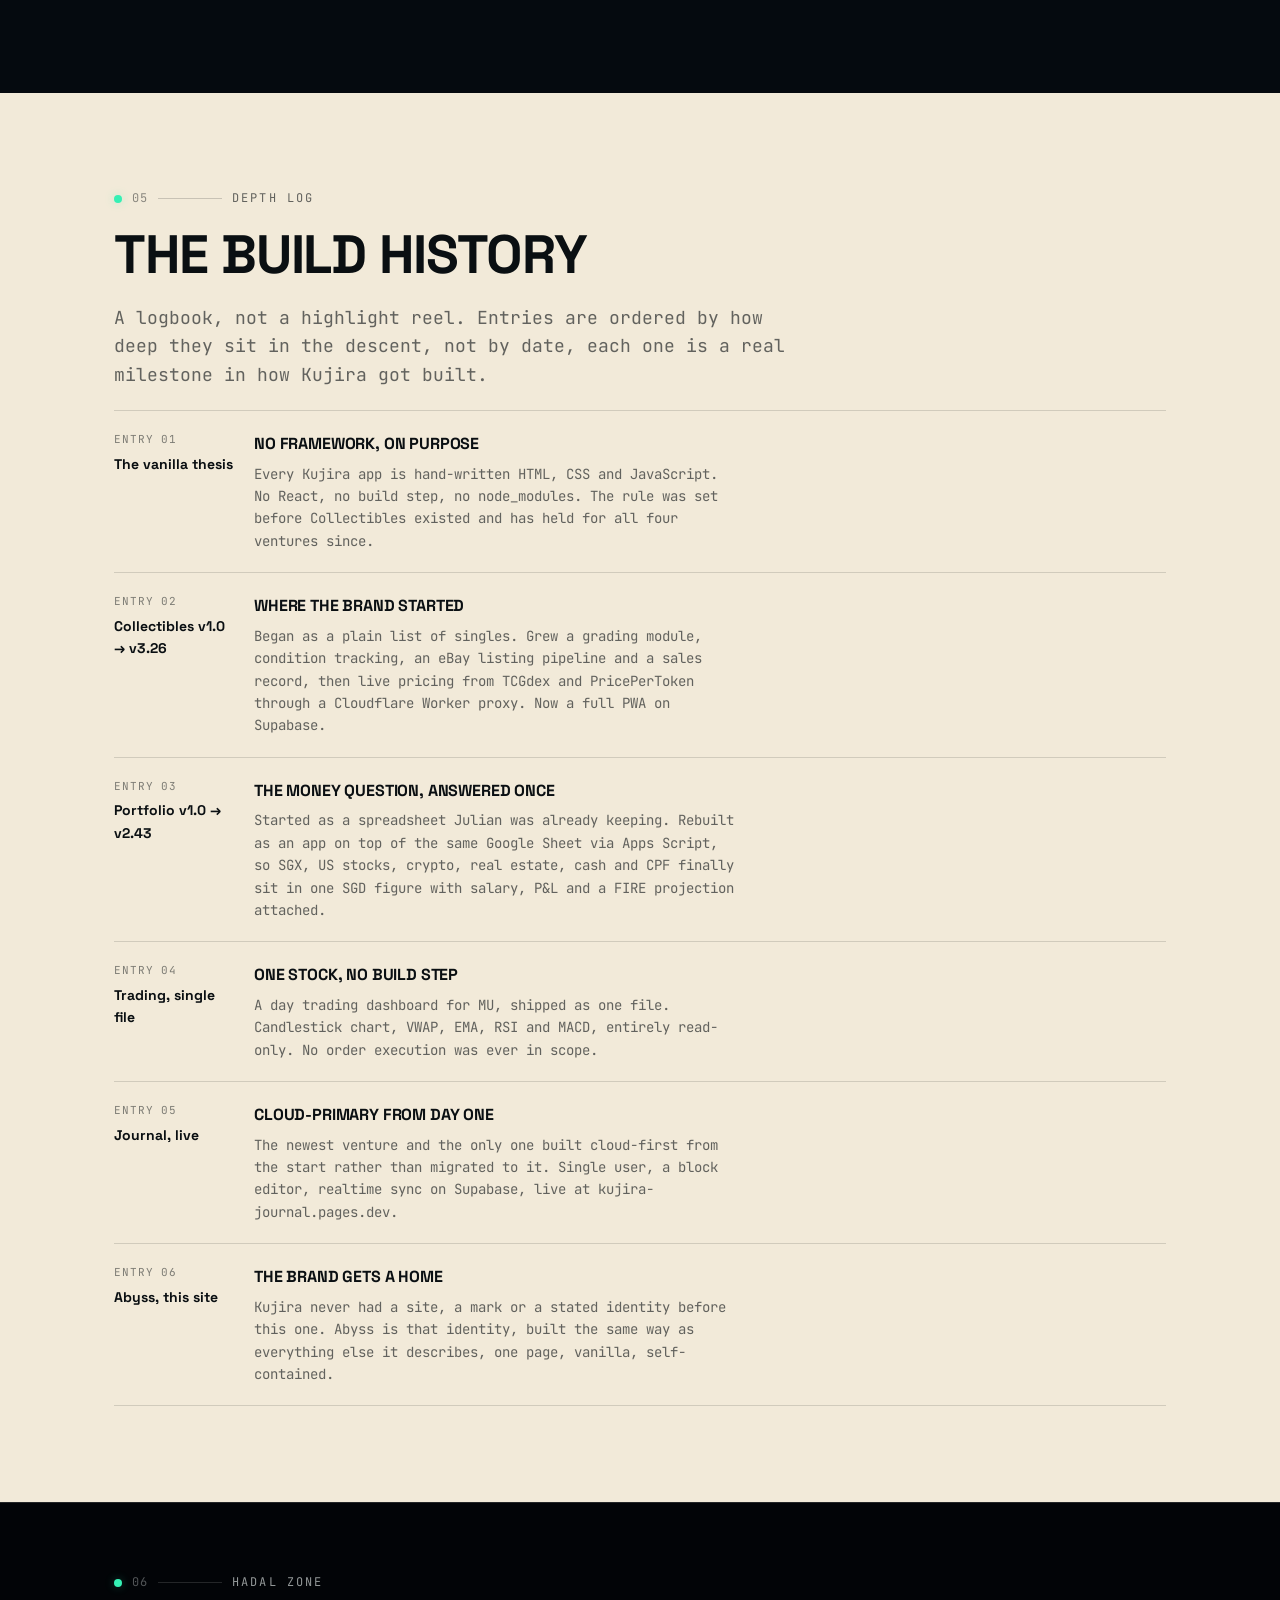
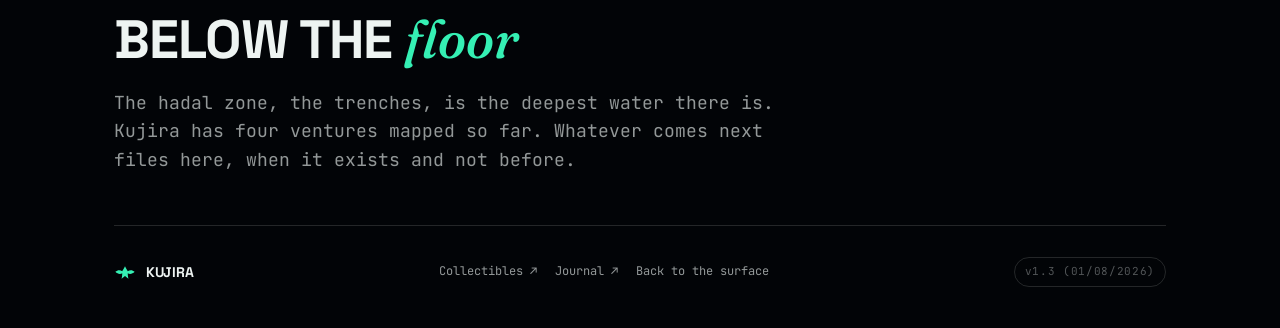
==== commit 3f8c6cc1: "Abyss v1.3 lift desktop pill links to 44px tap target Co-Authored-By: Claude Fable 5 <noreply@anthro" ====
--- a/index.html
+++ b/index.html
@@ -346,7 +346,7 @@
           <a href="https://kujira-journal.pages.dev" target="_blank" rel="noopener">Journal &#8599;</a>
           <a href="#hero">Back to the surface</a>
         </div>
-        <span class="version-badge">v1.2 (29/07/2026)</span>
+        <span class="version-badge">v1.3 (01/08/2026)</span>
       </footer>
     </div>
   </section>
--- a/assets/style.css
+++ b/assets/style.css
@@ -229,6 +229,7 @@
   display:inline-flex; align-items:center; gap:8px; font-size:12px; letter-spacing:.06em;
   text-decoration:none; color:var(--ink); border:1px solid var(--hairline-strong);
   padding:9px 14px; border-radius:999px; transition:border-color .2s ease, color .2s ease;
+  min-height:44px; box-sizing:border-box;
 }
 .pill-link:hover, .pill-link:focus-visible{ border-color:var(--accent); color:var(--accent); }
 .pill-link.disabled{ opacity:.45; pointer-events:none; }
